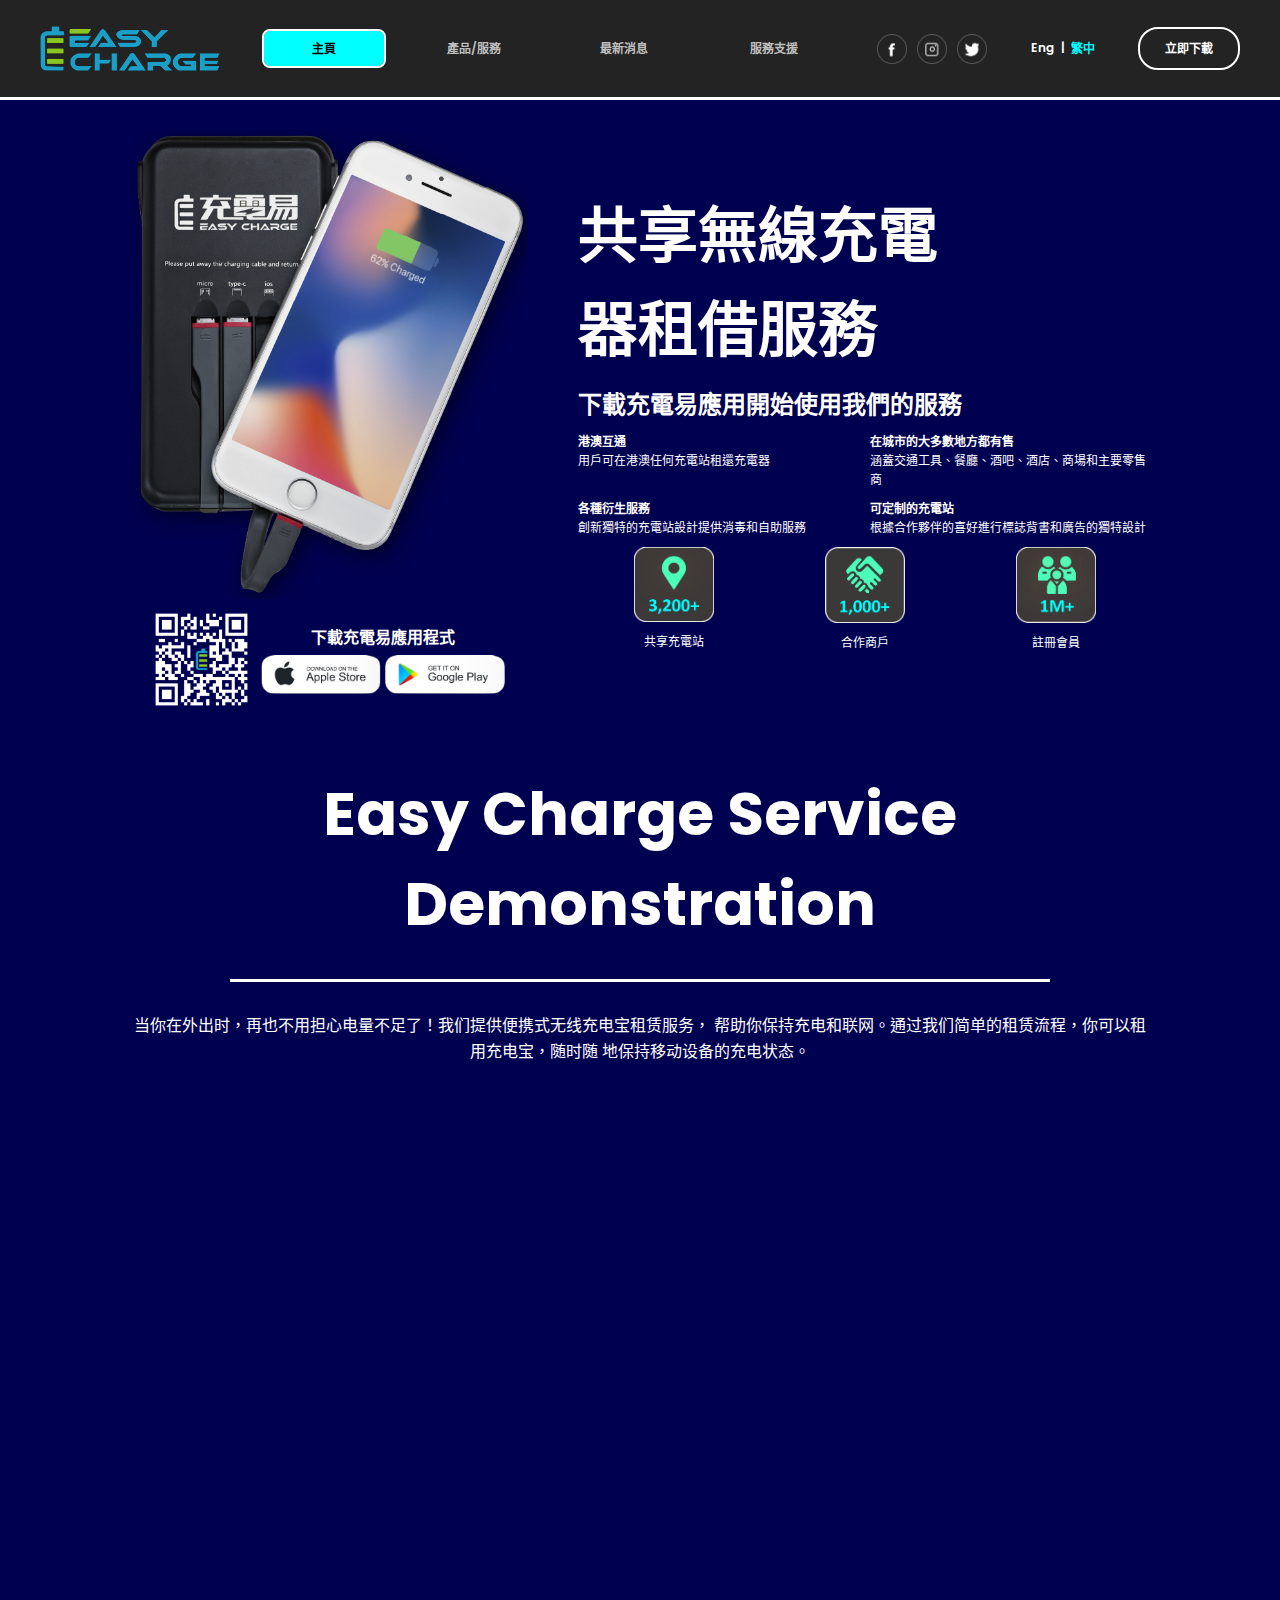
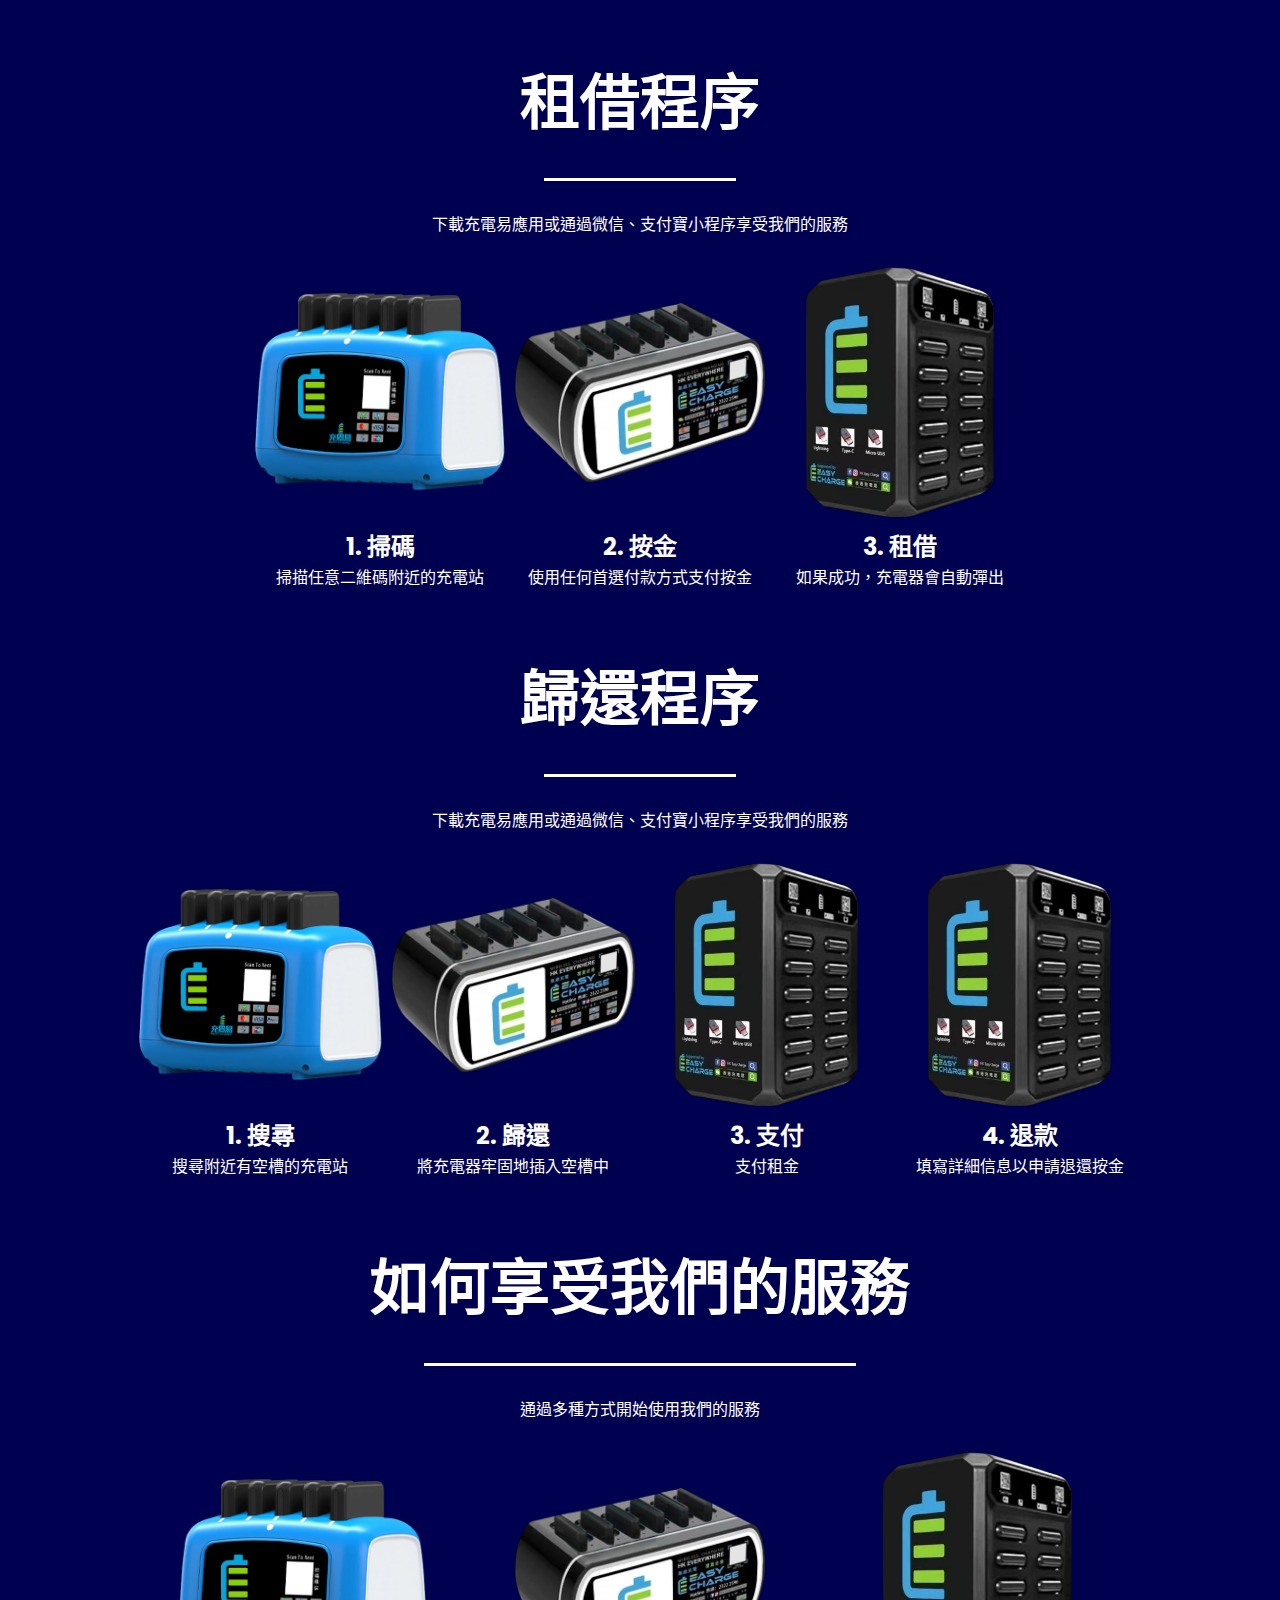
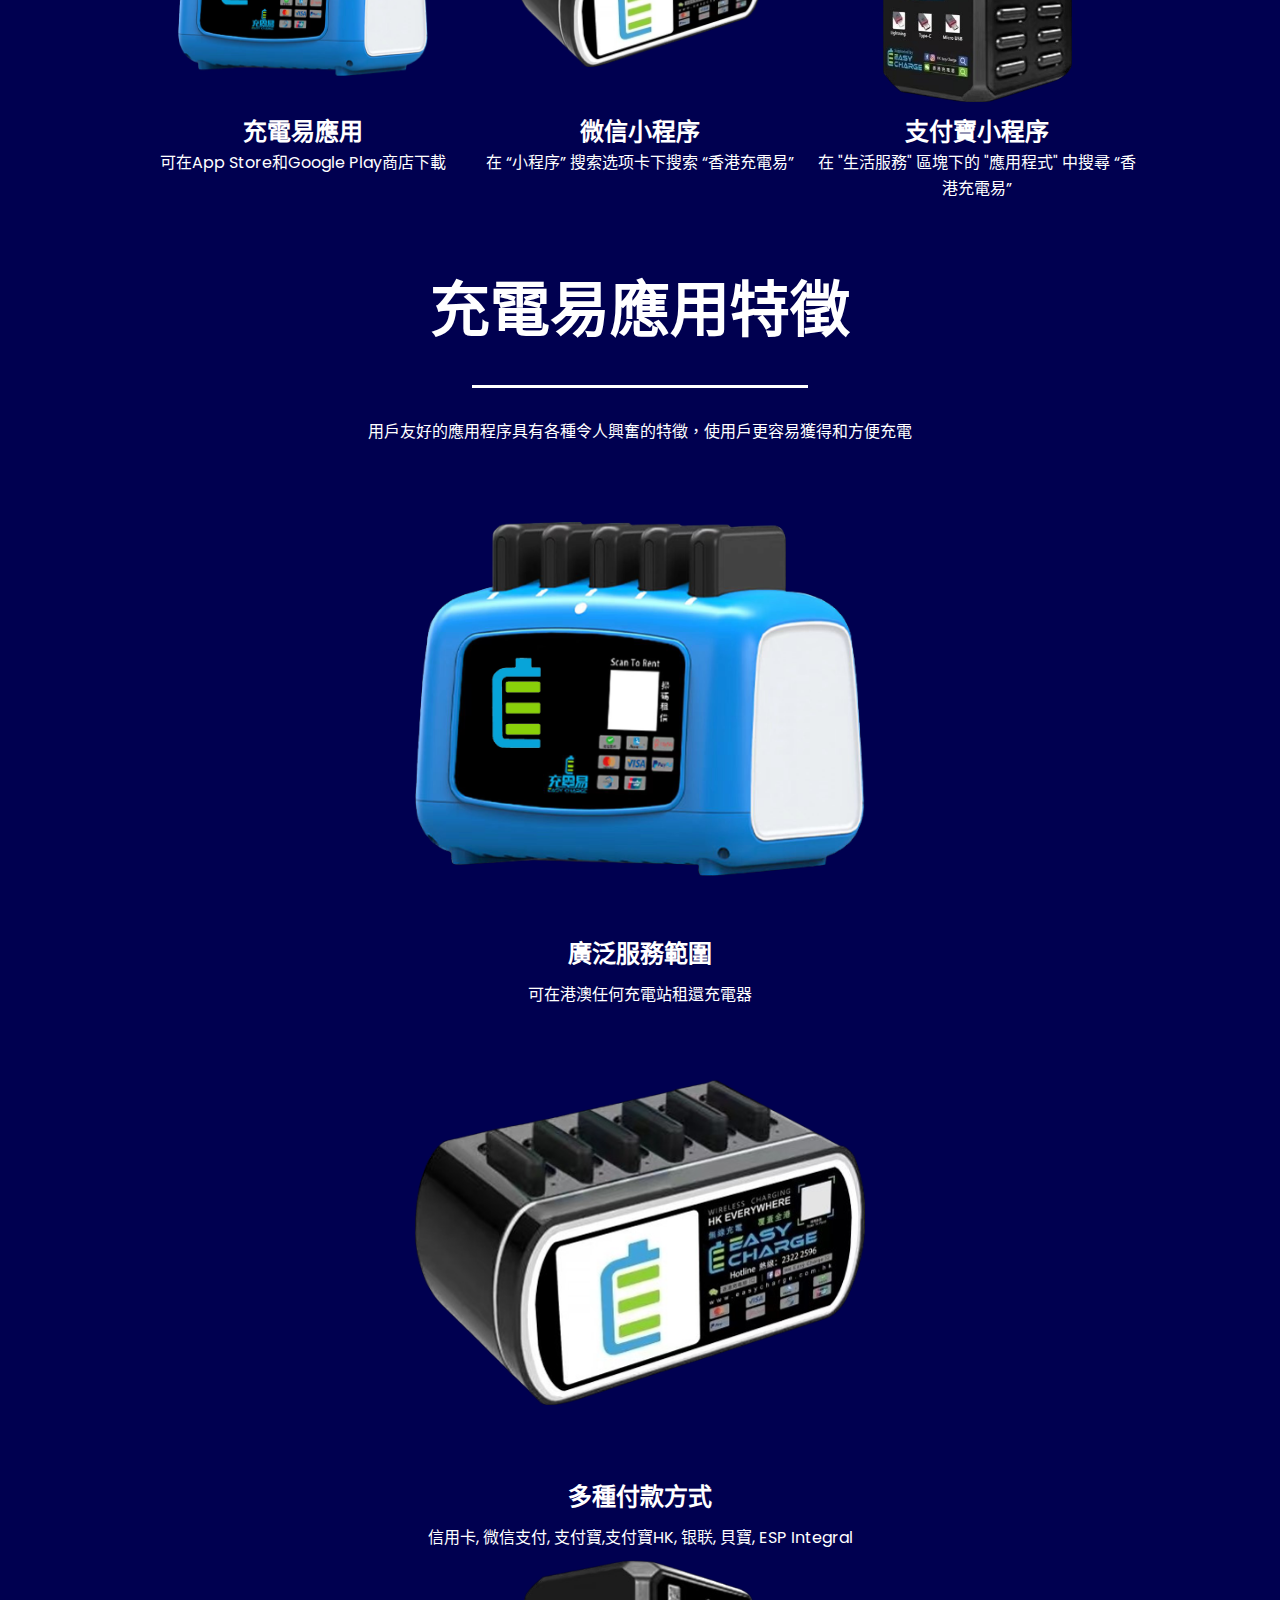
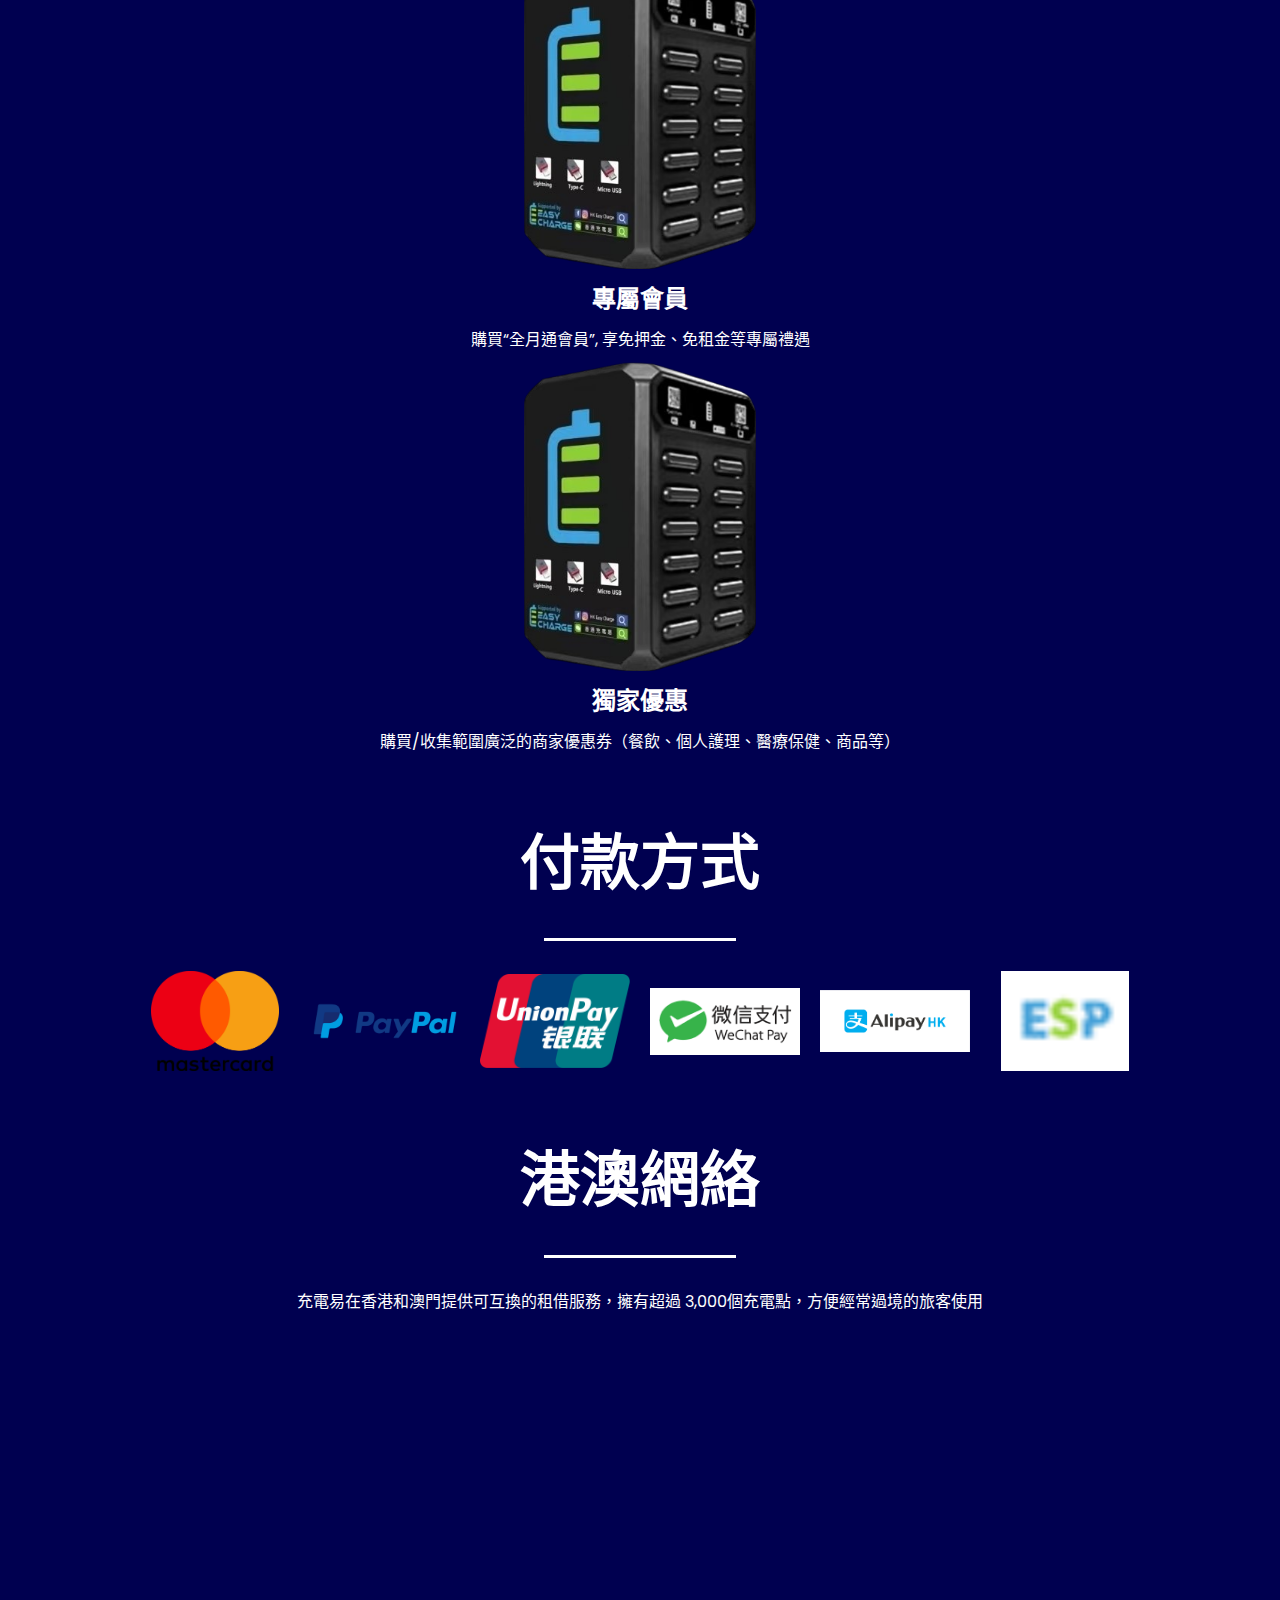
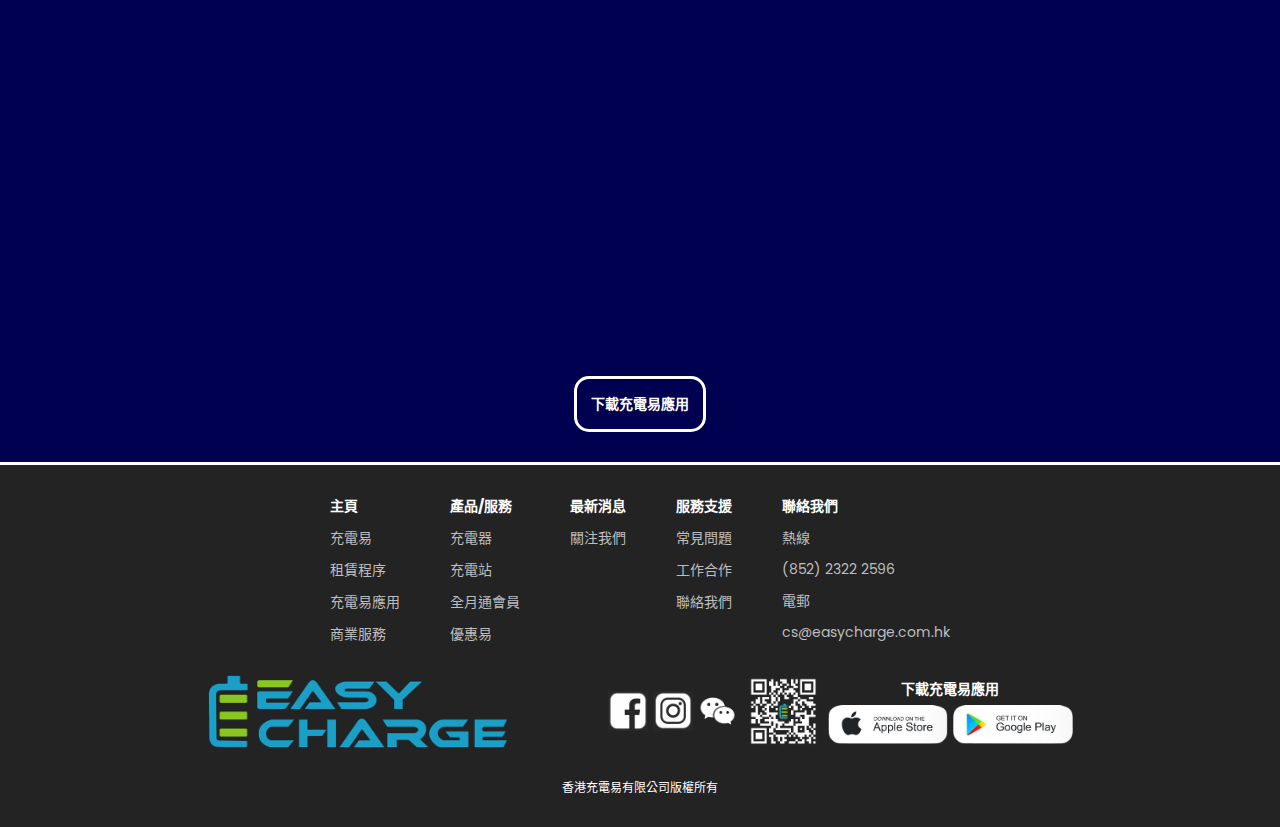
==== index_chi.html @ 0d7d027c "favicon" ====
<!DOCTYPE html>
<html lang="zh-TW">
  <head>
    <meta charset="UTF-8" />
    <meta http-equiv="X-UA-Compatible" content="IE=edge" />
    <meta name="viewport" content="with=device-width, initial-scale=1.0" />
    <meta
      name="description"
      content="Easy Charge Wireless Powerbank Rental Services"
    />
    <title>充電易</title>
    <link rel="stylesheet" href="style.css" />
    <script src="products_script.js"></script>
    <link rel="shortcut icon" href="Template/ec_favicon.png" type="image/png" />
    <link rel="icon" type="image/png" href="Template/ec_favicon.png" />
  </head>
  <body>
    <!-- dropdown menu for smaller screens -->
    <nav id="dropdown">
      <div class="icon">
        <svg
          onclick="closeMenu()"
          id="close-icon"
          version="1.1"
          id="Capa_1"
          xmlns="http://www.w3.org/2000/svg"
          xmlns:xlink="http://www.w3.org/1999/xlink"
          width="30px"
          height="30px"
          viewBox="0 0 41.756 41.756"
          xml:space="preserve"
        >
          <g>
            <path
              d="M27.948,20.878L40.291,8.536c1.953-1.953,1.953-5.119,0-7.071c-1.951-1.952-5.119-1.952-7.07,0L20.878,13.809L8.535,1.465
            c-1.951-1.952-5.119-1.952-7.07,0c-1.953,1.953-1.953,5.119,0,7.071l12.342,12.342L1.465,33.22c-1.953,1.953-1.953,5.119,0,7.071
            C2.44,41.268,3.721,41.755,5,41.755c1.278,0,2.56-0.487,3.535-1.464l12.343-12.342l12.343,12.343
            c0.976,0.977,2.256,1.464,3.535,1.464s2.56-0.487,3.535-1.464c1.953-1.953,1.953-5.119,0-7.071L27.948,20.878z"
            />
          </g>
        </svg>
      </div>
      <ul>
        <li>
          <a href="index_chi.html#easy-charge-intro" class="main-nav">主頁</a>
          <a href="index_chi.html#easy-charge-intro" class="sub-nav">充電易</a>
          <a href="index_chi.html#rental-procedure" class="sub-nav">租賃程序</a>
          <a href="index_chi.html#ec-app" class="sub-nav">充電易應用</a>
          <a href="index_chi.html#network" class="sub-nav">商業服務</a>
          <hr class="dropdown-hr" />
        </li>
        <li>
          <a href="products_chi.html" class="main-nav">產品/服務</a>
          <a href="products_chi.html#powerbank" class="sub-nav">充電器</a>
          <a href="products_chi.html#original-station" class="sub-nav"
            >充電站</a
          >
          <a href="products_chi.html#monthly-pass" class="sub-nav"
            >全月通會員</a
          >
          <a href="products_chi.html#coupon-mart" class="sub-nav">優惠易</a>
          <hr class="dropdown-hr" />
        </li>
        <li>
          <a href="#" class="main-nav">最新消息</a>
          <hr class="dropdown-hr" />
        </li>
        <li>
          <a href="support_chi.html" class="main-nav">服務支援</a>
          <a href="support_chi.html#FAQ" class="sub-nav">常見問題</a>
          <a href="support_chi.html#collab" class="sub-nav">工作合作</a>
          <a href="support_chi.html#contact-us" class="sub-nav">聯絡我們</a>
          <hr class="dropdown-hr" />
        </li>
        <div class="socials">
          <a href="https://www.facebook.com/hkeasycharge" target="_blank"
            ><img src="Template/fb.png" alt="facebook button"
          /></a>
          <a
            href="https://www.instagram.com/easychargehk/?igshid=15b4ti6djpac3"
            target="_blank"
            ><img src="Template/ig.png" alt="instagram button"
          /></a>
          <a
            href="https://mp.weixin.qq.com/s?__biz=MzAwMzU3MDgyNQ==&mid=2247483669&idx=1&sn=7129a5a74029e4813b4c656bc97fac60&chksm=9b386cf3ac4fe5e590f3d22612a6f398c584ab16b48dc3f52558ee580d5460c9fee43a9cfe07&scene=0&xt"
            target="_blank"
            ><img src="Template/tw.png" alt="wechat button"
          /></a>
        </div>
        <div class="lang">
          <a href="index.html" class="not-lang">Eng</a>
          <a href="index_chi.html" class="active-lang">繁中</a>
        </div>
      </ul>
    </nav>
    <!-- HEADER -->
    <header>
      <div class="cont-1">
        <a href="index_chi.html"
          ><img src="Template/EC_logo.png" class="ec-logo"
        /></a>
      </div>
      <div class="cont-2">
        <nav class="nav-bar">
          <ul>
            <li class="active-bar">
              <a href="index_chi.html#easy-charge-intro" class="active">主頁</a>
              <div class="sub-home">
                <ul>
                  <li>
                    <a href="index_chi.html#easy-charge-intro">充電易</a>
                  </li>
                  <li>
                    <a href="index_chi.html#rental-procedure">租賃程序</a>
                  </li>
                  <li><a href="index_chi.html#ec-app">充電易應用</a></li>
                  <li><a href="index_chi.html#network">商業服務</a></li>
                </ul>
              </div>
            </li>
            <li>
              <a href="products_chi.html" class="link">產品/服務</a>
              <div class="sub-product">
                <ul>
                  <li><a href="products_chi.html#powerbank">充電器</a></li>
                  <li>
                    <a href="products_chi.html#original-station">充電站</a>
                  </li>
                  <li>
                    <a href="products_chi.html#monthly-pass">全月通會員</a>
                  </li>
                  <li><a href="products_chi.html#coupon-mart">優惠易</a></li>
                </ul>
              </div>
            </li>
            <a
              href="https://www.facebook.com/hkeasycharge?mibextid=ZbWKwL"
              target="_blank"
              class="link"
              >最新消息
            </a>
            <li>
              <a href="support_chi.html" class="link">服務支援</a>
              <div class="sub-support">
                <ul>
                  <li><a href="support_chi.html#FAQ">常見問題</a></li>
                  <li><a href="support_chi.html#collab">工作合作</a></li>
                  <li><a href="support_chi.html#contact-us">聯絡我們</a></li>
                </ul>
              </div>
            </li>
          </ul>
        </nav>
      </div>
      <div class="cont-3">
        <nav class="socials">
          <a href="https://www.facebook.com/hkeasycharge" target="_blank"
            ><img src="Template/fb.png" alt="facebook button"
          /></a>
          <a
            href="https://www.instagram.com/easychargehk/?igshid=15b4ti6djpac3"
            target="_blank"
            ><img src="Template/ig.png" alt="instagram button"
          /></a>
          <a
            href="https://mp.weixin.qq.com/s?__biz=MzAwMzU3MDgyNQ==&mid=2247483669&idx=1&sn=7129a5a74029e4813b4c656bc97fac60&chksm=9b386cf3ac4fe5e590f3d22612a6f398c584ab16b48dc3f52558ee580d5460c9fee43a9cfe07&scene=0&xt"
            target="_blank"
            ><img src="Template/tw.png" alt="wechat button"
          /></a>
        </nav>
      </div>
      <div class="cont-4">
        <div class="lang">
          <div class="eng-lang">
            <a href="index.html" class="not-lang">Eng</a>
          </div>
          <div class="space">|</div>
          <div class="chi-lang">
            <a href="index_chi.html" class="active-lang">繁中</a>
          </div>
        </div>
      </div>
      <div class="cont-5">
        <a
          href="https://apps.apple.com/hk/app/easycharge-%E5%85%85%E9%9B%BB%E6%98%93/id1514762527?l=en"
          class="download"
          ><button type="button" class="button-1">立即下載</button></a
        >
      </div>
      <div id="menu-button" class="cont-6" onclick="displayMenu()">
        <img src="Template/menu.png" />
      </div>
    </header>
    <!-- section 1: Main Page -->
    <main id="hero">
      <div class="left-main">
        <img src="Template/Easy_Charge.png" />
        <div class="app-install">
          <img class="qr-code" src="Template/easy-qr-code.png" />
          <div class="store-logo">
            <div>下載充電易應用程式</div>
            <div class="download-store">
              <a
                href="https://apps.apple.com/hk/app/easycharge-%E5%85%85%E9%9B%BB%E6%98%93/id1514762527?l=en"
                ><img src="Template/applestore.png" class="a"
              /></a>
              <a
                href="https://apps.apple.com/hk/app/easycharge-%E5%85%85%E9%9B%BB%E6%98%93/id1514762527?l=en"
                ><img src="Template/googleplay.png"
              /></a>
            </div>
          </div>
        </div>
      </div>
      <div class="right-main">
        <div class="title">共享無線充電器租借服務</div>
        <div class="subtitle">下載充電易應用開始使用我們的服務</div>
        <div class="intro">
          <div>
            <p class="bold-text">港澳互通</p>
            <p class="sub-text">用戶可在港澳任何充電站租還充電器</p>
          </div>
          <div>
            <p class="bold-text">在城市的大多數地方都有售</p>
            <p class="sub-text">
              涵蓋交通工具、餐廳、酒吧、酒店、商場和主要零售商
            </p>
          </div>
        </div>
        <div class="intro">
          <div>
            <p class="bold-text">各種衍生服務</p>
            <p class="sub-text">創新獨特的充電站設計提供消毒和自助服務</p>
          </div>
          <div>
            <p class="bold-text">可定制的充電站</p>
            <p class="sub-text">
              根據合作夥伴的喜好進行標誌背書和廣告的獨特設計
            </p>
          </div>
        </div>
        <div class="stats">
          <div>
            <img src="Template/charging_station.png" />
            <p>共享充電站</p>
          </div>
          <div>
            <img src="Template/partners.png" />
            <p>合作商戶</p>
          </div>
          <div>
            <img src="Template/registered_members.png" />
            <p>註冊會員</p>
          </div>
        </div>
      </div>
    </main>
    <!-- rental demonstration videos on youtube -->
    <section id="demo">
      <div class="title">
        <h1>Easy Charge Service Demonstration</h1>
        <hr />
      </div>
      <p class="subtitle">
        当你在外出时，再也不用担心电量不足了！我们提供便携式无线充电宝租赁服务，
        帮助你保持充电和联网。通过我们简单的租赁流程，你可以租用充电宝，随时随
        地保持移动设备的充电状态。
      </p>
      <div class="video">
        <iframe
          width="800"
          src="https://www.youtube.com/embed/PIfRPHx09yU"
          title="YouTube video player"
          frameborder="0"
          allow="accelerometer; autoplay; clipboard-write; encrypted-media; gyroscope; picture-in-picture; web-share"
          allowfullscreen
        ></iframe>
      </div>
    </section>
    <!-- section 2: Rental Procedure -->
    <section id="rental-procedure">
      <div class="title">
        <h1>租借程序</h1>
        <hr />
      </div>
      <p class="subtitle">
        下載充電易應用或通過微信、支付寶小程序享受我們的服務
      </p>
      <div class="rental">
        <div class="scan">
          <img src="Template/5-Slot-removebg-preview.png" />
          <div class="rental-title">1. 掃碼</div>
          <div class="rental-subtitle">掃描任意二維碼附近的充電站</div>
        </div>
        <div class="deposit">
          <img src="Template/6-Slot-removebg-preview.png" />
          <div class="rental-title">2. 按金</div>
          <div class="rental-subtitle">使用任何首選付款方式支付按金</div>
        </div>
        <div class="rent">
          <img src="Template/12-Slot-removebg-preview.png" />
          <div class="rental-title">3. 租借</div>
          <div class="rental-subtitle">如果成功，充電器會自動彈出</div>
        </div>
      </div>
    </section>
    <!-- section 3: Return Procedure -->
    <section id="return-procedure">
      <div class="title">
        <h1>歸還程序</h1>
        <hr />
      </div>
      <p class="subtitle">
        下載充電易應用或通過微信、支付寶小程序享受我們的服務
      </p>
      <div class="return">
        <div class="locate">
          <img src="Template/5-Slot-removebg-preview.png" />
          <div class="return-title">1. 搜尋</div>
          <div class="return-subtitle">搜尋附近有空槽的充電站</div>
        </div>
        <div class="return-2">
          <img src="Template/6-Slot-removebg-preview.png" />
          <div class="return-title">2. 歸還</div>
          <div class="return-subtitle">將充電器牢固地插入空槽中</div>
        </div>
        <div class="pay">
          <img src="Template/12-Slot-removebg-preview.png" />
          <div class="return-title">3. 支付</div>
          <div class="return-subtitle">支付租金</div>
        </div>
        <div class="refund">
          <img src="Template/12-Slot-removebg-preview.png" />
          <div class="return-title">4. 退款</div>
          <div class="return-subtitle">填寫詳細信息以申請退還按金</div>
        </div>
      </div>
    </section>
    <!-- section 4: Easy Charge App -->
    <section id="ec-app">
      <div class="title">
        <h1>如何享受我們的服務</h1>
        <hr />
      </div>
      <p class="subtitle">通過多種方式開始使用我們的服務</p>
      <div class="apps">
        <div class="ec">
          <img src="Template/5-Slot-removebg-preview.png" />
          <div class="apps-title">充電易應用</div>
          <div class="apps-subtitle">可在App Store和Google Play商店下載</div>
        </div>
        <div class="wechat">
          <img src="Template/6-Slot-removebg-preview.png" />
          <div class="apps-title">微信小程序</div>
          <div class="apps-subtitle">
            在 “小程序” 搜索选项卡下搜索 “香港充電易”
          </div>
        </div>
        <div class="alipay">
          <img src="Template/12-Slot-removebg-preview.png" />
          <div class="apps-title">支付寶小程序</div>
          <div class="apps-subtitle">
            在 "生活服務" 區塊下的 "應用程式" 中搜尋 “香港充電易”
          </div>
        </div>
      </div>
    </section>
    <!-- section 5: Easy Charge App Features -->
    <section id="app-features">
      <div class="title">
        <h1>充電易應用特徵</h1>
        <hr />
      </div>
      <p class="subtitle">
        用戶友好的應用程序具有各種令人興奮的特徵，使用戶更容易獲得和方便充電
      </p>
      <div class="features">
        <div class="feature-1">
          <img src="Template/5-Slot-removebg-preview.png" />
          <div class="feature-title">廣泛服務範圍</div>
          <div class="feature-subtitle">可在港澳任何充電站租還充電器</div>
        </div>
        <div class="feature-2">
          <img src="Template/6-Slot-removebg-preview.png" />
          <div class="feature-title">多種付款方式</div>
          <div class="feature-subtitle">
            信用卡, 微信支付, 支付寶,支付寶HK, 银联, 貝寶, ESP Integral
          </div>
        </div>
        <div class="feature-3">
          <img src="Template/12-Slot-removebg-preview.png" />
          <div class="feature-title">專屬會員</div>
          <div class="feature-subtitle">
            購買“全月通會員”, 享免押金、免租金等專屬禮遇
          </div>
        </div>
        <div class="feature-4">
          <img src="Template/12-Slot-removebg-preview.png" />
          <div class="feature-title">獨家優惠</div>
          <div class="feature-subtitle">
            購買/收集範圍廣泛的商家優惠券（餐飲、個人護理、醫療保健、商品等）
          </div>
        </div>
      </div>
    </section>
    <!-- section 6: Payment Methods -->
    <section id="payment">
      <div class="title">
        <h1>付款方式</h1>
        <hr />
      </div>
      <div class="payment">
        <img src="Template/mastercard-logo.png" />
        <img src="Template/paypal-logo.png" />
        <img src="Template/unionpay-logo.png" />
        <img src="Template/wechatpay-logo.png" />
        <img src="Template/alipayhk-logo.png" />
        <img src="Template/esp-logo.png" />
      </div>
    </section>
    <!-- section 7: Easy Charge Network -->
    <section id="network">
      <div class="title">
        <h1>港澳網絡</h1>
        <hr />
      </div>
      <p class="subtitle">
        充電易在香港和澳門提供可互換的租借服務，擁有超過
        3,000個充電點，方便經常過境的旅客使用
      </p>
      <p class="map">
        <iframe
          src="https://www.google.com/maps/embed?pb=!1m18!1m12!1m3!1d1845.2036709086574!2d114.14838994124337!3d22.338243096796564!2m3!1f0!2f0!3f0!3m2!1i1024!2i768!4f13.1!3m3!1m2!1s0x3404075470f00171%3A0xfe91fcd1646bb681!2sChina%20United%20Plaza!5e0!3m2!1szh-TW!2shk!4v1686423881830!5m2!1szh-TW!2shk"
          width="800"
          style="border: 0"
          allowfullscreen=""
          loading="lazy"
          referrerpolicy="no-referrer-when-downgrade"
        ></iframe>
      </p>
      <a
        href="https://apps.apple.com/hk/app/easycharge-%E5%85%85%E9%9B%BB%E6%98%93/id1514762527?l=en"
        class="download-1"
        ><button class="download-app">下載充電易應用</button></a
      >
    </section>
    <!-- FOOTER -->
    <footer>
      <div class="top-foot">
        <ul>
          <li class="title">主頁</li>
          <a href="index_chi.html#hero" class="page-link"><li>充電易</li></a>
          <a href="index_chi.html#rental-procedure" class="page-link"
            ><li>租賃程序</li></a
          >
          <a href="index_chi.html#ec-app" class="page-link"
            ><li>充電易應用</li></a
          >
          <a href="index_chi.html#network" class="page-link"
            ><li>商業服務</li></a
          >
        </ul>
        <ul>
          <li class="title">產品/服務</li>
          <a href="products_chi.html#powerbank" class="page-link"
            ><li>充電器</li></a
          >
          <a href="products_chi.html#charging-station" class="page-link"
            ><li>充電站</li></a
          >
          <a href="products_chi.html#monthly-pass" class="page-link"
            ><li>全月通會員</li></a
          >
          <a href="products_chi.html#coupon-mart" class="page-link"
            ><li>優惠易</li></a
          >
        </ul>
        <ul>
          <li class="title">最新消息</li>
          <a href="https://www.facebook.com/hkeasycharge" class="page-link"
            ><li>關注我們</li></a
          >
        </ul>
        <ul>
          <li class="title">服務支援</li>
          <a href="support_chi.html#FAQ" class="page-link"><li>常見問題</li></a>
          <a href="support_chi.html#collab" class="page-link"
            ><li>工作合作</li></a
          >
          <a href="support_chi.html#contact-us" class="page-link"
            ><li>聯絡我們</li></a
          >
        </ul>
        <ul>
          <li class="title">聯絡我們</li>
          <li class="not-link">熱線</li>
          <a href="tel:23222596"><li class="page-link">(852) 2322 2596</li></a>
          <li class="not-link">電郵</li>
          <a href="mailto:cs@easycharge.com.hk" class="page-link"
            ><li>cs@easycharge.com.hk</li></a
          >
        </ul>
      </div>
      <div class="bottom-foot">
        <a><img src="Template/EC_logo.png" class="ec-logo" /></a>
        <div class="social">
          <a href="https://www.facebook.com/hkeasycharge" target="_blank"
            ><img src="Template/fb-white.png"
          /></a>
          <a
            href="https://www.instagram.com/easychargehk/?igshid=15b4ti6djpac3"
            target="_blank"
            ><img src="Template/insta-white.png"
          /></a>
          <a
            href="https://mp.weixin.qq.com/s?__biz=MzAwMzU3MDgyNQ==&mid=2247483669&idx=1&sn=7129a5a74029e4813b4c656bc97fac60&chksm=9b386cf3ac4fe5e590f3d22612a6f398c584ab16b48dc3f52558ee580d5460c9fee43a9cfe07&scene=0&xt"
            target="_blank"
            ><img src="Template/wechat-white.png"
          /></a>
        </div>
        <a><img src="Template/easy-qr-code-footer.png" class="qr-code" /></a>
        <div class="foot-app">
          <div class="download-app">下載充電易應用</div>
          <div class="foot-store">
            <a
              href="https://apps.apple.com/hk/app/easycharge-%E5%85%85%E9%9B%BB%E6%98%93/id1514762527?l=en"
              ><img src="Template/applestore.png"
            /></a>
            <a
              href="https://apps.apple.com/hk/app/easycharge-%E5%85%85%E9%9B%BB%E6%98%93/id1514762527?l=en"
              ><img src="Template/googleplay.png"
            /></a>
          </div>
        </div>
      </div>
      <div class="copyright">香港充電易有限公司版權所有</div>
    </footer>
  </body>
</html>
---- style.css ----
@import url('https://fonts.googleapis.com/css2?family=Poppins:ital,wght@0,100;0,200;0,300;0,400;0,500;0,600;0,700;0,800;0,900;1,100;1,200;1,300;1,400;1,500;1,600;1,700;1,800;1,900&display=swap');

/* index */
*{
    margin: 0;
    padding: 0;
    list-style: none;
    text-decoration: none;
    box-sizing: border-box;
    font-family: 'Poppins', sans-serif;
}
body::-webkit-scrollbar, #coupon-mart .merchants::-webkit-scrollbar {
    width: 8px;
    height: 8px;
}
body::-webkit-scrollbar-track, #coupon-mart .merchants::-webkit-scrollbar-track {
    background: rgb(73, 73, 73);
}
body::-webkit-scrollbar-thumb, #coupon-mart .merchants::-webkit-scrollbar-thumb {
    background: aqua;
    border-radius: 6px;
}
body::-webkit-scrollbar-thumb:hover, #coupon-mart .merchants::-webkit-scrollbar-thumb:hover {
    background: white;
}
#dropdown::-webkit-scrollbar {
    display: none;
}
html {
    color-scheme: light dark;
}
body {
    color: white;
    background: rgb(0, 0, 80);
}
h1 {
    font-size: 60px;
    font-weight: 700;
    text-align: center;
}
header {
    max-width: 100%;
    display: flex;
    position: sticky;
    top: 0;
    justify-content: space-between;
    background-color: rgba(35, 35, 35, 1);
    border-bottom: 3px solid white;
    align-items: center;
    text-align: center;
    font-size: 12px;
    font-weight: 600;
    min-height: 100px;
    padding: 0 30px;
}
.cont-1, .cont-2, .cont-3, .cont-4, .cont-5, .cont-6 {
    padding: 0 10px;
}
.cont-1 {
    width: 200px;
}
.cont-4 {
    min-width: max-content;
}
.cont-6 {
    display: none;
}
.cont-6 img {
    display: block;
    width: 30px;
}
.ec-logo {
    max-width: clamp(145px,100%,100%);
    vertical-align: middle;
}
.nav-bar ul {
    display: flex;
    gap: 30px;
}
.nav-bar ul li, .link {
    padding: 8px;
    width: 120px;
    position: relative;
}
.active-bar {
    padding: 8px;
    width: 120px;
    outline: 2px solid white;
    border-radius: 6px;
    background: aqua;
    color: black;
}
.active {
    color: black;
}
.sub-home a, .sub-product a, .sub-support a {
    color: white;
}
.link {
    color: rgb(190, 190, 190);
}
.sub-home, .sub-product, .sub-support {
    display: none;
}
.sub-home ul li a:hover, .sub-product ul li a:hover, .sub-support ul li a:hover, .link:hover {
    color: aqua;
}
.nav-bar ul li:hover .sub-home, .nav-bar ul li:hover .sub-product, .nav-bar ul li:hover .sub-support {
    display: block;
}
.sub-home ul, .sub-product ul, .sub-support ul {
    display: flex;
    flex-direction: column;
    position: absolute;
    gap: 10px;
    left: 0;
    top: 34.4px;
    border-radius: 6px;
    outline: 2px solid white;
    box-shadow: 0 0 10px white;
    background-color: rgba(35, 35, 35, 1);
}
.sub-home ul li, .sub-product ul li, .sub-support ul li {
    width: 150px;
}
.socials {
    display: flex;
    gap: 10px;
}
.socials img {
    vertical-align: middle;
    max-width: 30px;
    aspect-ratio: 1/1;
    transition: 0.5s;
}
.socials img:hover {
    transform: translateY(-5px);
}
.lang {
    display: flex;
    gap: 6px;
}
.active-lang {
    color: aqua;
}
.not-lang {
    color: white;
}
.not-lang:hover {
    color: aqua;
}
header button {
    color: white;
    padding: 10px 25px;
    font-size: 12px;
    background: transparent;
    border: 2px solid #fff;
    border-radius: 20px;
    outline: none;
    cursor: pointer;
    font-weight: bold;
    width: auto;
    transition: 0.5s;
}
header button:hover {
    transform: translateY(-5px);
    background: aqua;
    color: black;
}
main {
    justify-content: center;
}
main, section, footer {
    padding: 30px 10%;
    display: flex;
    max-width: 100%;
    gap: 50px;
}
section, footer {
    flex-direction: column;
    gap: 30px;
    align-items: center;
}
hr {
    border: none;
    border-top: 3px solid white;
    margin: 30px auto 0;
    width: 80%;
}
footer {
    background-color: rgba(35, 35, 35, 1);
    border-top: 3px solid white;
}
footer .top-foot {
    max-width: 100%;
    display: flex;
    gap: 50px;
}
footer .top-foot ul {
    display: flex;
    flex-direction: column;
    gap: 10px;
}
footer .top-foot .page-link, footer .top-foot .not-link, footer .top-foot .title {
    font-size: 14px;
}
footer .top-foot .title {
    font-weight: 700;
}
footer .top-foot .page-link, footer .top-foot .not-link {
    color: rgb(190, 190, 190);
}
footer .top-foot .page-link:hover {
    color: aqua;
}
footer .bottom-foot {
    gap: 10px;
}
footer .bottom-foot, footer .bottom-foot .social {
    display: flex;
    align-items: center;
}
footer .bottom-foot .ec-logo {
    width: 300px;
    margin-right: 90px;
}
footer .bottom-foot .social {
    gap: 5px;
}
footer .bottom-foot .social img {
    width: 40px;
    aspect-ratio: 1/1;
    object-fit: cover;
    vertical-align: middle;
    transition: 0.5s;
}
footer .bottom-foot .social img:hover {
    transform: translateY(-5px);
}
footer .bottom-foot .qr-code {
    width: 70px;
    vertical-align: middle;
}
footer .foot-app {
    display: flex;
    flex-direction: column;
    gap: 5px;
}
footer .foot-app .download-app {
    text-align: center;
    font-size: 14px;
    font-weight: 600;
}
footer .foot-app .foot-store {
    display: flex;
    gap: 5px;
}
footer .foot-app .foot-store img {
    width: 120px;
    vertical-align: middle;
}
footer .copyright {
    font-size: 12px;
}
.left-main, .right-main {
    display: flex;
    flex-direction: column;
    gap: 10px;
    justify-content: center;
}
.left-main img {
    max-width: clamp(200px,45dvw,400px);
}
.app-install {
    display: flex;
    justify-content: center;
    gap: 10px;
}
.app-install .qr-code {
    max-width: 100px;
}
.store-logo {
    display: flex;
    flex-direction: column;
    justify-content: center;
    gap: 5px;
}
.store-logo img {
    vertical-align: middle;
    max-width: 120px;
}
.store-logo div {
    font-weight: 600;
    text-align: center;
}
.right-main .title {
    font-size: 60px;
    font-weight: 600;
    text-wrap: balance;
}
.right-main .subtitle {
    font-size: 24px;
    font-weight: 600;
}
.intro {
    display: flex;
    gap: 10px;
    font-size: 12px;
}
.intro div {
    flex-grow: 1;
    flex-basis: 0;
}
.intro .bold-text {
    font-weight: 700;
}
.stats {
    display: flex;
    justify-content: space-around;
}
.stats div {
    display: flex;
    flex-direction: column;
    align-items: center;
    gap: 10px;
}
.stats p {
    font-size: 12px;
    text-align: center;
}
.stats img {
    width: 80px;
}
#demo .subtitle, #rental-procedure .subtitle, #return-procedure .subtitle, #ec-app .subtitle, #app-features .subtitle, #network .subtitle,
#monthly-pass .subtitle, #coupon-mart .subtitle {
    text-align: center;
    font-size: 16px;
}
#demo .video {
    display: flex;
}
#demo .video iframe {
    max-width: clamp(250px,80dvw,100%);
    aspect-ratio: 1.6/1;
}
.rental, .return, .apps, .features {
    display: flex;
    text-align: center;
    gap: 10px;
}
.rental .rental-title, .return .return-title, .apps .apps-title, .features .feature-title {
    font-size: clamp(18px,2.84dvw,24px);
    font-weight: 700;
}
.rental .rental-subtitle, .return .return-subtitle, .apps .apps-subtitle, .features .feature-subtitle {
    font-size: clamp(12px,1.87dvw,16px);
}
.rental .scan, .rental .deposit, .rental .rent, .return .locate, .return .return-2, .return .pay, .return .refund,
.apps .ec, .apps .wechat, .apps .alipay, .features .feature-1, .features .feature-2, .features .feature-3, .features .feature-4 {
    display: flex;
    flex-direction: column;
    flex-grow: 1;
    flex-basis: 0;
}
.rental img, .return img, .apps img, .features img {
    aspect-ratio: 1/1;
    object-fit:contain;
    margin: 0 auto 10px;
}
.rental img, .apps img {
    max-width: clamp(200px,24dvw,250px);
}
.return img, .features img {
    max-width: clamp(150px,19dvw,250px);
}
.payment {
    display: grid;
    column-gap: 20px;
    grid-template-columns: repeat(6, minmax(0, 1fr));
    grid-auto-rows: minmax(0, auto);
    margin: auto;
}
.payment img {
    width: 150px;
    aspect-ratio: 1.5/1;
    object-fit: contain;
}
.map {
    display: flex;
    justify-content: center;
    max-width: clamp(250px,80dvw,100%);
    aspect-ratio: 1.33/1;
}
#network .download-app {
    padding: 1em;
    border-radius: 15px;
    max-width: clamp(150px,44dvw,250px);
    font-size: clamp(12px,2.15dvw,14px);
    font-weight: bold;
    background: transparent;
    color: white;
    border: 3px solid white;
    text-wrap: balance;
    transition: 0.5s;
}
#network .download-app:hover {
    background: aqua;
    color: black;
    transform: translateY(-5px);
}
#dropdown, #dropdown ul, #dropdown ul li {
    display: flex;
    flex-direction: column;
    gap: 20px;
}
#dropdown .icon {
    vertical-align: middle;
    position: absolute;
    top: 35px;
    right: 2em;
}
#dropdown ul li {
    gap: 5px;
}
#dropdown ul li .main-nav {
    font-size: 16px;
    font-weight: 800;
    color: rgb(0, 0, 80);
}
#dropdown ul li .sub-nav {
    margin-left: 15px;
    font-size: 12px;
    font-weight: 600;
    color: white;
}
#dropdown .socials {
    justify-content: center;
}
#dropdown .socials img {
    display: flex;
    justify-content: space-between;
    max-width: 30px;
}
#dropdown .lang {
    gap: 30px;
    font-size: 14px;
    font-weight: 600;
    color: white;
    justify-content: center;
}
#dropdown hr {
    max-width: 90%;
    margin: 15px auto 0;
    border: 2px solid white;
    display: none;
}
#dropdown {
    position: fixed;
    top: 0;
    right: 0;
    z-index: 1;
    margin-left: 40dvw;
    padding: 100px 2em 2em;
    background: rgb(125, 125, 125);
    height: 100dvh;
    display: none;
    overflow: hidden;
    overflow-y: scroll;
}
#dropdown .icon {
    cursor: pointer;
}
#close-icon {
    fill: red;
    vertical-align: middle;
}
@media (max-width:1307px) {
    .features {
        display: flex;
        flex-direction: column;
    }
    .features img {
        max-width: clamp(200px,61.64dvw,450px);
        aspect-ratio: 1/1;
        object-fit:contain;
        margin: 0 auto;
    }
    .features .feature-1, .features .feature-2, .features .feature-3, .features .feature-4 {
        display: flex;
        flex-direction: column;
        gap: 10px;
    }
}
@media (max-width:1250px) {
    .payment {
        grid-template-columns: repeat(3, minmax(0, 1fr));
        row-gap: 20px;
    }
    .payment img {
        width: clamp(150px,25dvw,300px);
    }
}
@media (max-width:800px) {
    .payment {
        grid-template-columns: repeat(2, minmax(0, 1fr));
        row-gap: 20px;
    }
    .payment img {
        width: clamp(150px,38dvw,300px);
    }
}
@media (max-width:500px) {
    .payment {
        grid-template-columns: repeat(1, minmax(0, 1fr));
        row-gap: 20px;
    }
    .payment img {
        width: clamp(150px,60dvw,300px);
    }
}
@media (max-width:1176px) {
    .right-main .title {
        font-size: 54px;
    }
    .right-main .subtitle {
        font-size: 20px;
    }
}
@media (max-width:1156px) {
    .cont-6 {
        display: block;
        cursor: pointer;
    }
    .cont-2, .cont-3, .cont-4, .cont-5 {
        display: none;
    }
}
@media (max-width:1121px) {
    .intro {
        display: flex;
        flex-direction: column;
    }
}
@media (max-width:1116px) {
    .right-main .title {
        font-size: 48px;
    }
    .right-main .subtitle {
        font-size: 18px;
    }
}
@media (max-width: 1078px) {
    footer .top-foot .page-link, footer .top-foot .title {
        font-size: 12px;
    }
    footer .bottom-foot .ec-logo {
        width: 250px;
        margin-right: 40px;
    }
}
@media (max-width:1054px) {
    main {
        display: flex;
        flex-direction: column-reverse;
        gap: 10px;
    }
    .left-main, .right-main {
        max-width: 600px;
        margin: auto;
        text-align: center;
        align-items: center;
    }
    .left-main img {
        max-width: clamp(200px,70dvw,400px);
    }
    .download-store {
        display: flex;
    }
    .download-store img {
        max-width: 120px;
    }
    .stats {
        gap: 20px;
    }
    .app-install .qr-code {
        max-width: clamp(50px,22dvw,100px);
    }
    .store-logo img {
        max-width: clamp(60px,26dvw,120px);
    }
    .store-logo div {
        font-size: clamp(12px,4dvw,16px);
    }
    .stats img {
        max-width: clamp(30px,20dvw,80px);
    }
    .right-main .title {
        font-size: clamp(31px,9.68dvw,48px);
    }
    .right-main .subtitle {
        font-size: clamp(16px,3.63dvw,18px);
    }
}
@media (max-width:960px) {
    footer {
        display: none;
    }
}
@media (max-width:802px) {
    #demo h1, #rental-procedure h1, #return-procedure h1, #ec-app h1, #app-features h1, #network h1, #payment h1 {
        font-size: clamp(32px,7.46dvw,60px);
    }
    #demo .subtitle, #rental-procedure .subtitle, .rental .rental-subtitle, #return-procedure .subtitle, 
    .return .return-subtitle, #ec-app .subtitle, .apps .apps-subtitle, #app-features .subtitle, .features .feature-subtitle, 
    #network .subtitle {
        font-size: clamp(12px,2dvw,16px);
    }
}
@media (max-width:787px) {
    .return {
        display: flex;
        flex-direction: column;
    }
    .return img {
        max-width: clamp(200px,61.64dvw,450px);
        aspect-ratio: 1/1;
        object-fit:contain;
        margin: 0 auto;
    }
    .return .locate, .return .return-2, .return .pay, .return .refund {
        display: flex;
        flex-direction: column;
        gap: 10px;
    }
}
@media (max-width:774px) {
    .rental, .apps {
        display: flex;
        flex-direction: column;
    }
    .rental img, .apps img {
        max-width: clamp(200px,61.64dvw,450px);
        aspect-ratio: 1/1;
        object-fit:contain;
        margin: 0 auto;
    }
    .rental .scan, .rental .deposit, .rental .rent, .apps .ec, .apps .wechat, .apps .alipay {
        display: flex;
        flex-direction: column;
        gap: 10px;
    }
}
@media (min-width:774px) and (max-width:1181px) {
    .apps .apps-title {
        display: flex;
        min-height: 74px;
        align-items: center;
        margin: auto;
    }
    .apps .apps-subtitle {
        display: flex;
        min-height: 72px;
        align-items: top;
        margin: auto;
    }
}
@media (min-width:1307px) and (max-width:1624px) {
    .features .feature-title {
        display: flex;
        min-height: 74px;
        align-items: center;
        margin: auto;
    }
}
@media (min-width:1307px) and (max-width:2030px) {
    .features .feature-subtitle {
        display: flex;
        min-height: 72px;
        align-items: top;
        margin: auto;
    }
}
@media (max-aspect-ratio:4/4) {
    .map {
        aspect-ratio: 1/1.33;
    }
}

/* products and services */
#original-station h1 {
    font-size: clamp(48px,4.8dvw,60px);
}
.big-screen-powerbank .specs {
    width: 310px;
    align-items: center;
}
.big-screen-powerbank img {
    margin: auto 0;
    width: 100%;
}
#powerbank .container {
    margin: 0 auto;
}
#powerbank .top-specs, #powerbank .bottom-specs {
    display: flex;
    gap: 20px;
}
#powerbank .top-specs .specs, #powerbank .bottom-specs .specs {
    display: flex;
    flex-direction: column;
}
#powerbank .top-specs .title, #powerbank .bottom-specs .title {
    display: flex;
    font-size: 18px;
    font-weight: 600;
    text-align: center;
    min-height: 55px;
    justify-content: center;
    align-items: center;
}
#powerbank .top-specs ul, #powerbank .bottom-specs ul {
    font-size: 14px;
    height: 125px;
}
#powerbank .top-specs ul li, #powerbank .bottom-specs ul li, .charging-station .specs ul li {
    list-style: square;
    margin-left: 1.5em;
}
.small-screen-powerbank {
    display: none;
}
.powerbank-hr {
    margin: 0 auto;
    width: 60%;
}
.charging-station {
    display: flex;
    gap: 10px;
}
#original-station .charging-station img, #derived-station .charging-station img {
    display: flex;
    margin: 0 auto;
    max-width: clamp(150px,20dvw,300px);
    aspect-ratio: 1/1;
    object-fit: contain;
}
#derived-station .charging-station img {
    max-width: clamp(200px,20dvw,250px);
    aspect-ratio: 1/1.5;
}
.charging-station .specs ul li {
    font-size: clamp(12px,1dvw,16px);
}
.charging-station .title {
    font-size: clamp(16px,1.6dvw,24px);
    font-weight: 700;
    text-align: center;
}
.charging-station .slot {
    display: flex;
    flex-direction: column;
    gap: 10px;
    flex-grow: 1;
    flex-basis: 0;
}
#monthly-pass .tnc {
    font-size: 12px;
    color: white;
    text-decoration-line: underline;
    text-decoration-thickness: 1.5px;
    text-underline-offset: 0.35rem;
}
#monthly-pass .big-font {
    font-size: clamp(24px,4.6dvw,36px);
    font-weight: bold;
}
#monthly-pass .perks {
    display: flex;
    gap: 50px;
    margin: 0 auto;
}
#monthly-pass .perks .pass {
    display: flex;
    flex-direction: column;
    gap: 10px;
    text-align: center;
}
#monthly-pass .perks .title {
    width: clamp(250px,19.4dvw,280px);
    font-size: clamp(12px,0.9dvw,16px);
    font-weight: 700;
    margin: auto;
    border: 3px solid white;
    border-radius: 20px;
    padding: 0.625em;
    background: aqua;
    color: black;
    margin-bottom: 20px;
}
#monthly-pass .perks img {
    max-width: clamp(300px,24dvw,350px);
    border: 3px solid white;
    border-radius: 30px;
    aspect-ratio: 1.57/1;
    object-fit: contain;
}
#monthly-pass .perks .price {
    font-size: 16px;
}
#monthly-pass .perks .pass button {
    font-size: clamp(12px,0.96dvw,14px);
    font-weight: 600;
    margin: auto;
    padding: 0.36em;
    width: 120px;
    border: 3px solid white;
    border-radius: 10px;
    background: aquamarine;
    color: black;
    margin-top: 5px;
    transition: 0.5s;
}
#monthly-pass .perks .pass button:hover {
    transform: translateY(-5px);
}
#coupon-mart .merchants {
    background: white;
    width: clamp(250px,80dvw,1100px);
    height: 450px;
    overflow: hidden;
    overflow-y: scroll;
}
#coupon-mart .button-container {
    display: grid;
    grid-template-columns: repeat(7, minmax(0, 1fr));
    grid-auto-rows: minmax(0, auto);
    column-gap: clamp(0,1.8dvw,10px);
}
#coupon-mart .button-container button {
    width: clamp(100px,10.68dvw,125px);
    font-size: clamp(12px,1.2dvw,16px);
    padding: 0.3em;
}
#coupon-mart .collection {
    padding: 10px 10px;
    display: none;
    grid-template-columns: repeat(5, minmax(0, 1fr));
    grid-auto-rows: minmax(0, auto);
    gap: 5px;
}
#coupon-mart .collection img {
    display: block;
    margin: auto;
    width: 100%;
}
#coupon-mart .active-btn {
    background: aqua;
    border: 2px solid white;
    border-radius: 6px;
    box-shadow: 0 0 10px white;
    cursor: pointer;
    color: black;
}
#coupon-mart .not-active {
    background: transparent;
    color: white;
    border: none;
    cursor: pointer;
}
#coupon-mart .not-active:hover {
    color: aqua;
}
@media (max-width:1215px) {
    .big-screen-powerbank .specs .title {
        font-size: 16px;
    }
    .big-screen-powerbank  .specs li {
        font-size: 12px;
    }
    .big-screen-powerbank  .top-specs, .big-screen-powerbank  .bottom-specs {
        gap: 0;
    }
}
@media (min-width:940px) and (max-width:1165px) {
    #powerbank .specs {
        width: clamp(250px,26dvw,310px);
    }
}
@media (max-width:939px) {
    .big-screen-powerbank {
        display: none;
    }
    .small-screen-powerbank {
        display: flex;
    }
    .small-screen-powerbank .top-container {
        display: flex;
        align-items: center;
    }
    .top-container .border {
        border-top: 3px solid white;
        border-right: 3px solid white;
        border-bottom: 3px solid white;
        border-top-right-radius: 20px;
        border-bottom-right-radius: 20px;
    }
    .top-container .specs {
        padding: 1em 2em;
        width: clamp(300px,43.2dvw,380px);
    }
    .top-container .title {
        text-align: center;
        font-weight: 700;
        font-size: clamp(16px,2dvw,24px);
    }
    .top-container img {
        width: clamp(250px,36.4dvw,320px);
    }
    .bottom-container {
        text-align: center;
        display: flex;
        flex-direction: column;
        gap: 20px;
    }
    .bottom-container .title {
        font-size: clamp(16px,2dvw,24px);
        font-weight: 700;
    }
    .bottom-container .specs ul li, .top-container .specs ul li {
        font-size: clamp(12px,1.2dvw,16px);
    }
}
@media (max-width:700px) {
    .top-container img {
        width: clamp(250px,70dvw,350px);
    }
    .small-screen-powerbank .top-container {
        display: flex;
        flex-direction: column;
        gap: 10px;
    }
    .top-container .border {
        border: 3px solid white;
        border-radius: 20px;
    }
    .top-container .specs {
        width: clamp(250px,80dvw,400px);
    }
    .top-container .title {
        font-size: clamp(14px,4.3dvw,24px);
    }
    .bottom-container .title {
        font-size: clamp(16px,4.4dvw,24px);
    }
    .top-container .specs ul li {
        font-size: clamp(10px,2.9dvw,16px);
    }
    .bottom-container .specs ul li {
        font-size: clamp(12px,2.9dvw,16px)
    }
}
/*
@media (max-width:500px) {
    .top-container .specs {
        width: clamp();
    }
}
*/
@media (max-width:1000px) {
    #coupon-mart .button-container {
        grid-template-columns: repeat(4, minmax(0, 1fr));
        grid-auto-rows: minmax(0, auto);
        row-gap: 10px;
        column-gap: 50px;
    }
}
@media (max-width:690px) {
    #coupon-mart .button-container {
        column-gap: 30px;
    }
}
@media (max-width:615px) {
    #coupon-mart .button-container {
        column-gap: 15px;
    }
}
@media (max-width:550px) {
    #coupon-mart .button-container {
        column-gap: 0px;
    }
}
@media (max-width:774px) {
    #original-station h1, #derived-station h1, #monthly-pass h1, #coupon-mart h1, #powerbank h1, #FAQ h1, #collab h1, #contact-us h1 {
        font-size: clamp(32px,7dvw,60px);
    }
    #monthly-pass .subtitle, #coupon-mart .subtitle {
        font-size: clamp(12px,2dvw,16px);
    }
    .charging-station {
        display: flex;
        flex-direction: column;
    }
    #original-station .charging-station img {
        max-width: clamp(200px,45dvw,300px);
    }
    #derived-station .charging-station img {
        max-width: clamp(200px,32dvw,250px);
    }
    .charging-station .specs ul li {
        font-size: clamp(12px,3dvw,16px);
    }
    .charging-station .title {
        font-size: clamp(16px,4dvw,24px);
    }
}
@media (max-width:600px) {
    #coupon-mart .collection {
        grid-template-columns: repeat(3, minmax(0, 1fr));
        grid-auto-rows: minmax(0, auto);
    }
}
@media (max-width:500px) {
    #coupon-mart .button-container button {
        font-size: clamp(8px,2.4dvw,12px);
        width: clamp(60px,20dvw,100px);
    }
}
@media (max-width:1249px) {
    #monthly-pass .perks {
        display: flex;
        flex-direction: column;
    }
    #monthly-pass .perks .title {
        width: clamp(250px,24dvw,300px);
        font-size: clamp(12px,1.28dvw,16px);
    }
    #monthly-pass .perks img {
        max-width: clamp(250px,55dvw,350px);
        margin: auto;
    }
    #monthly-pass .perks .price {
        font-size: clamp(16px,1.67dvw,24px);
    }
    #monthly-pass .perks .pass button {
        font-size: clamp(14px,1.67dvw,24px);
        width: clamp(150px,16dvw,200px);
    }
}
@media (max-width:450px) {
    #monthly-pass .perks .price {
        font-size: 14px;
    }
    #monthly-pass .perks .pass button {
        font-size: 12px;
        width: 150px;
    }
}

/* support */
.faq-hr {
    border-style: dashed;
    border-width: 2px;
    width: 100%;
    margin: 0;
}
.qna {
    display: flex;
    flex-direction: column;
    width: 100%;
    gap: 10px;
    align-items: flex-start;
}
#contact-us p {
    text-align: center;
}
#contact-us div {
    display: flex;
    flex-direction: column;
    gap: 10px;
}
.input-box label, .input-box-desc label, .input-box input, .input-box-desc input, .input-box-desc textarea {
    padding: 10px 20px;
    border-radius: 5px;
}
.input-box input, .input-box-desc textarea, #collab .submit {
    border: 2px solid white;
}
.input-box label, .input-box-desc label, .input-box input, .input-box-desc input {
    display: flex;
    flex-direction: column;
    width: 350px;
    justify-content: center;
}
.input-box-desc textarea {
    resize: vertical;
    box-sizing: border-box;
    width: 730px;
    max-height: 300px;
    overflow-wrap: break-word;
    text-align: left;
    vertical-align: top;
    font-size: 16px;
}
#collab .submit {
    font-size: 14px;
    width: 100px;
    padding: 0.36em;
    border-radius: 10px;
    letter-spacing: 1px;
    background: aquamarine;
    font-weight: bold;
    cursor: pointer;
    transition: 0.5s;
    color: black;
}
#collab .submit:hover {
    transform: translateY(-5px);
}
#collab label {
    font-weight: 600;
}
#collab form {
    display: flex;
    flex-direction: column;
    gap: 30px;
    align-items: center;
}
#collab form .container {
    display: flex;
    flex-wrap: wrap;
    max-width: 800px;
    gap: 30px;
    justify-content: center;
}
.input-box input {
    font-size: 16px;
}
input[type="number"]::-webkit-outer-spin-button,
input[type="number"]::-webkit-inner-spin-button {
    -webkit-appearance: none;
    margin: 0;
}
@media (max-width:912px) {
    .input-box label, .input-box-desc label, .input-box input, #collab .form textarea {
        width: clamp(250px,80dvw,500px);
        font-size: clamp(12px,1.75dvw,16px);
    }
    #collab .submit {
        font-size: clamp(12px,2dvw,14px);
    }
}
@media (max-width:773px) {
    .qna h2 {
        font-size: clamp(16px,3.1dvw,24px);
    }
    .qna p, #contact-us p {
        font-size: clamp(12px,2dvw,16px);
    }
}
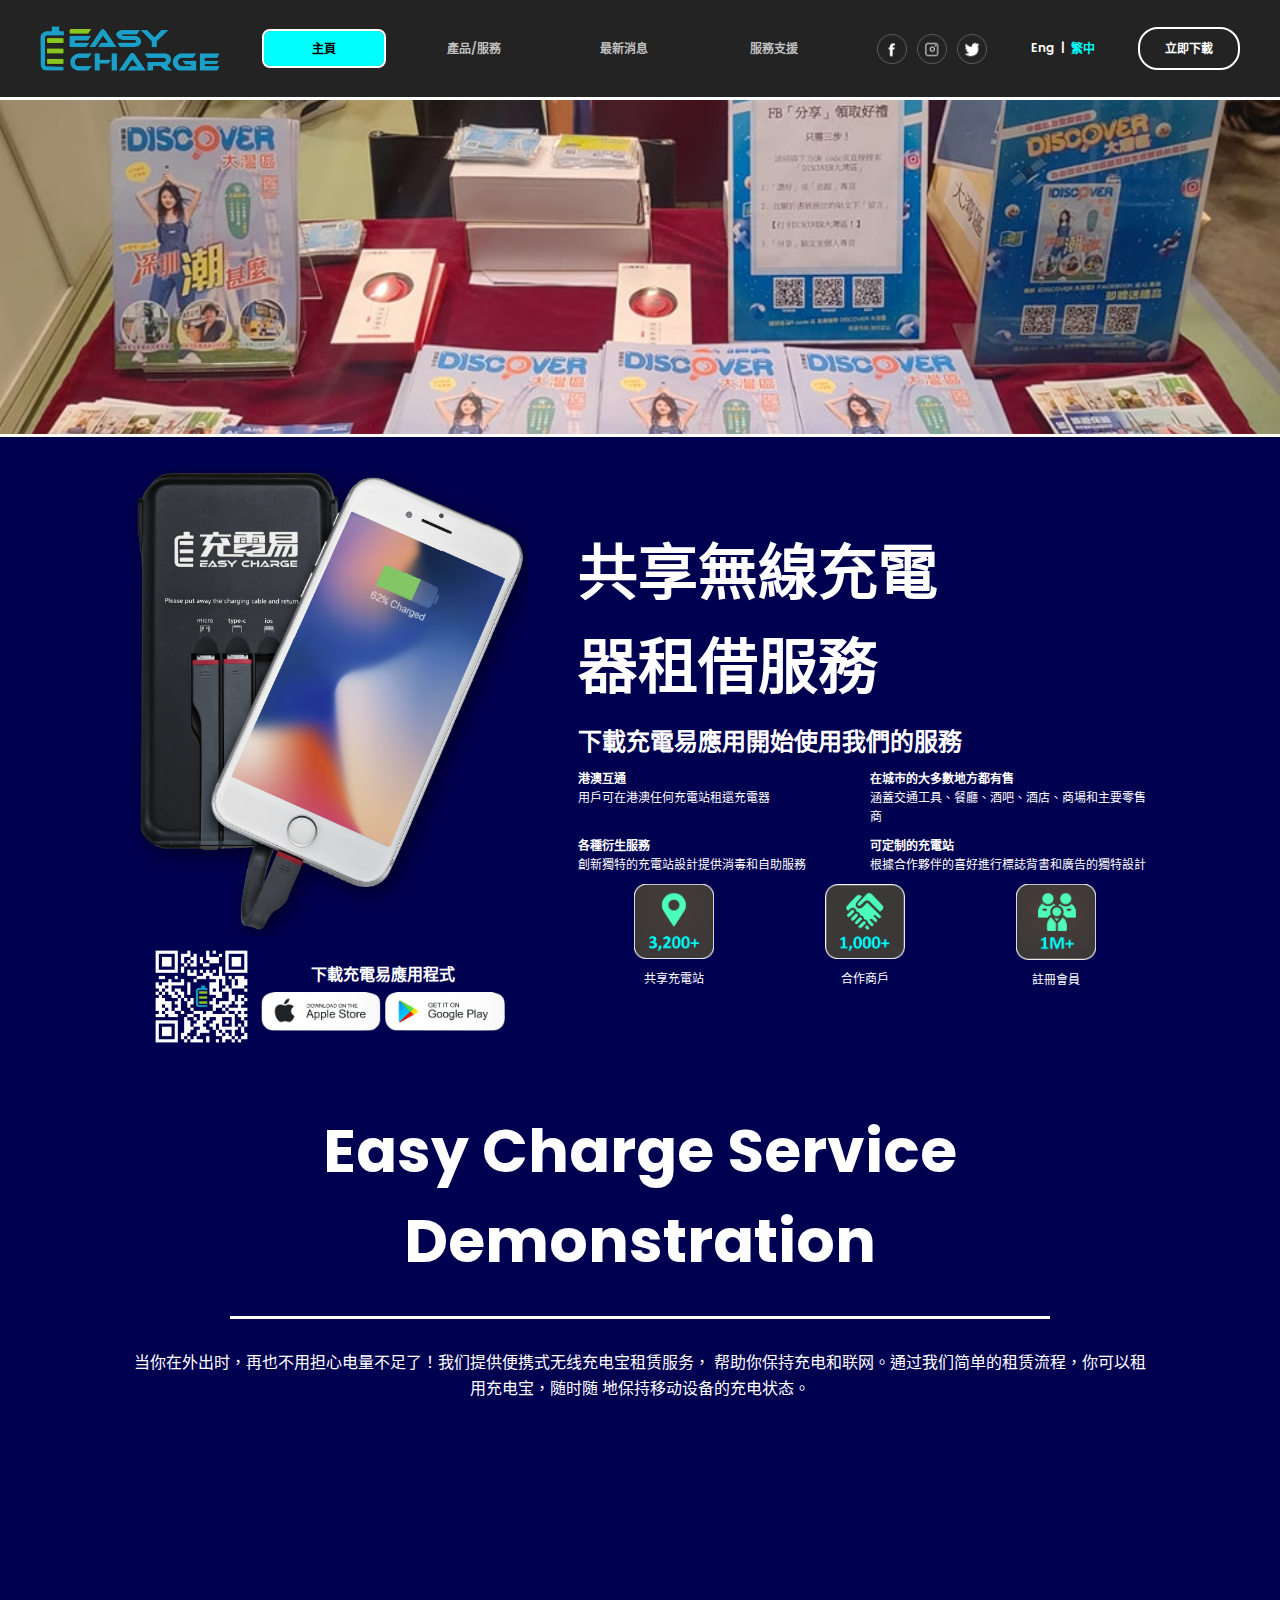
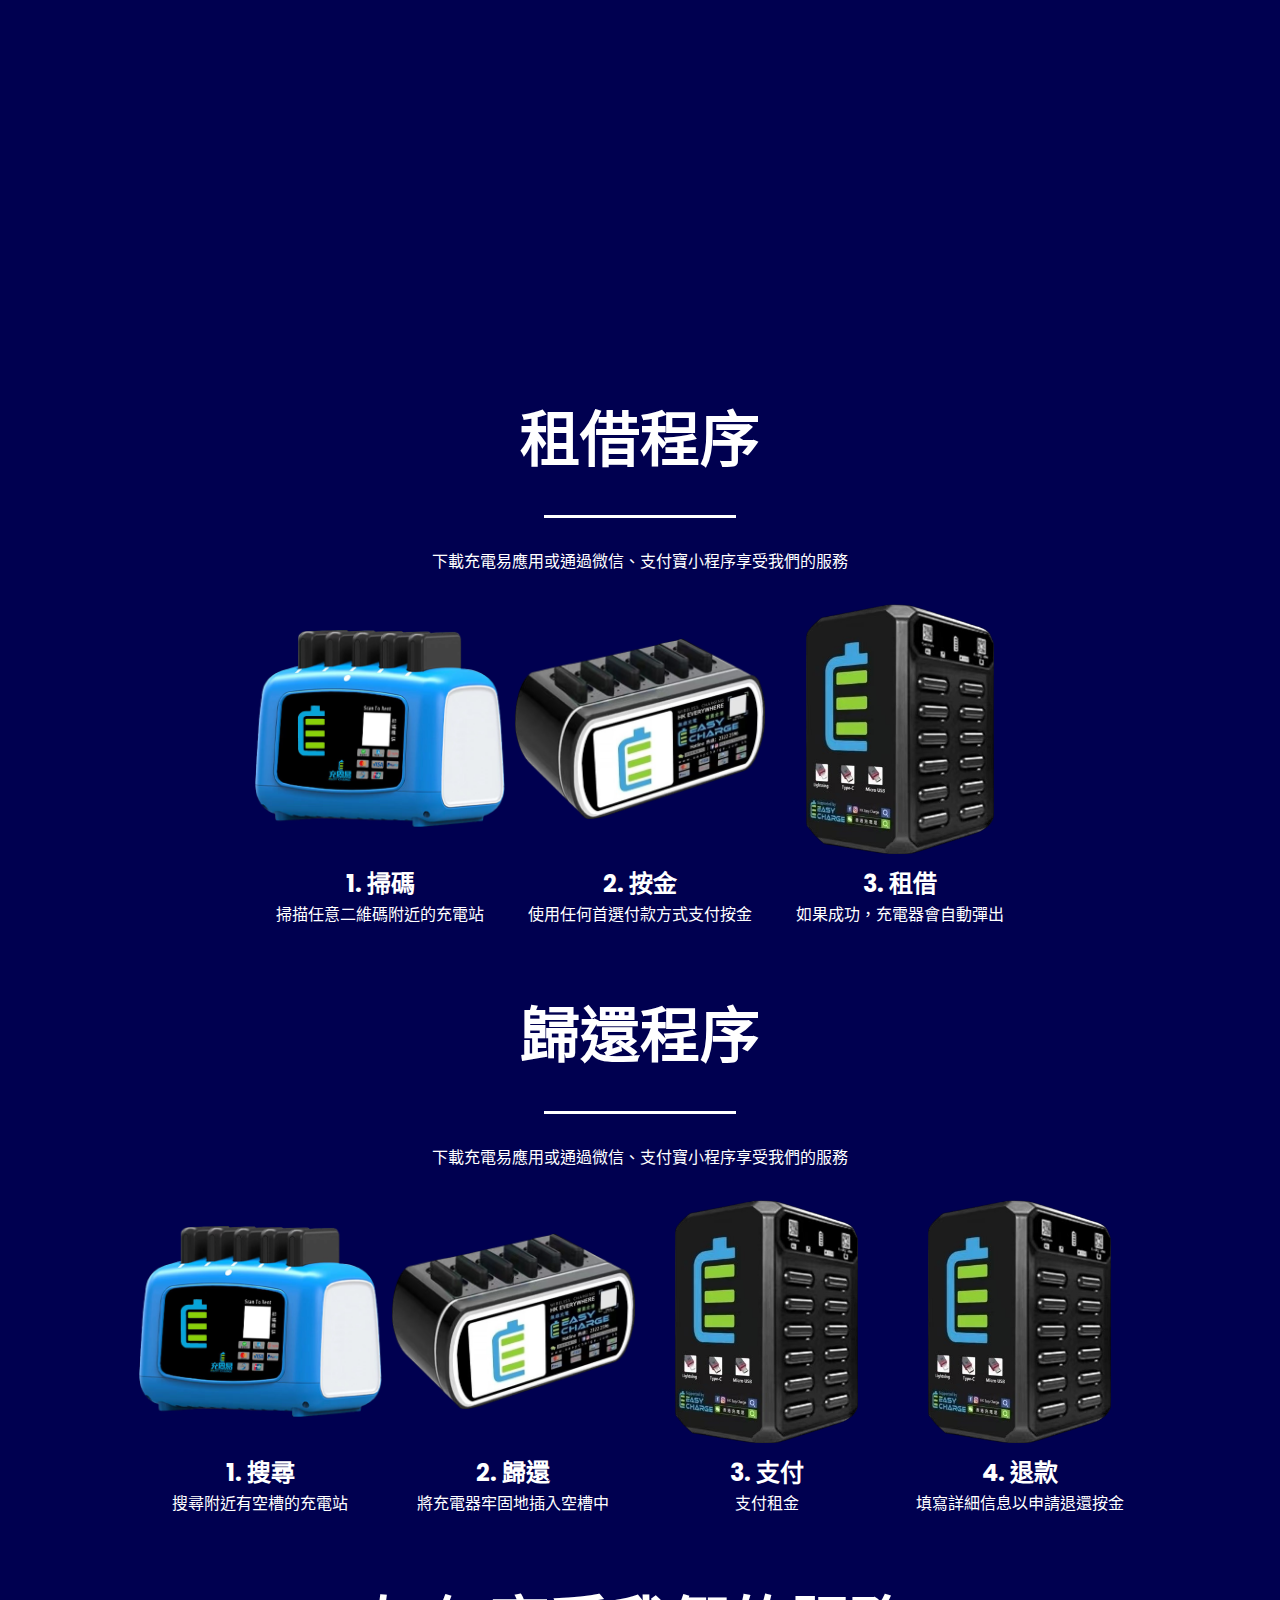
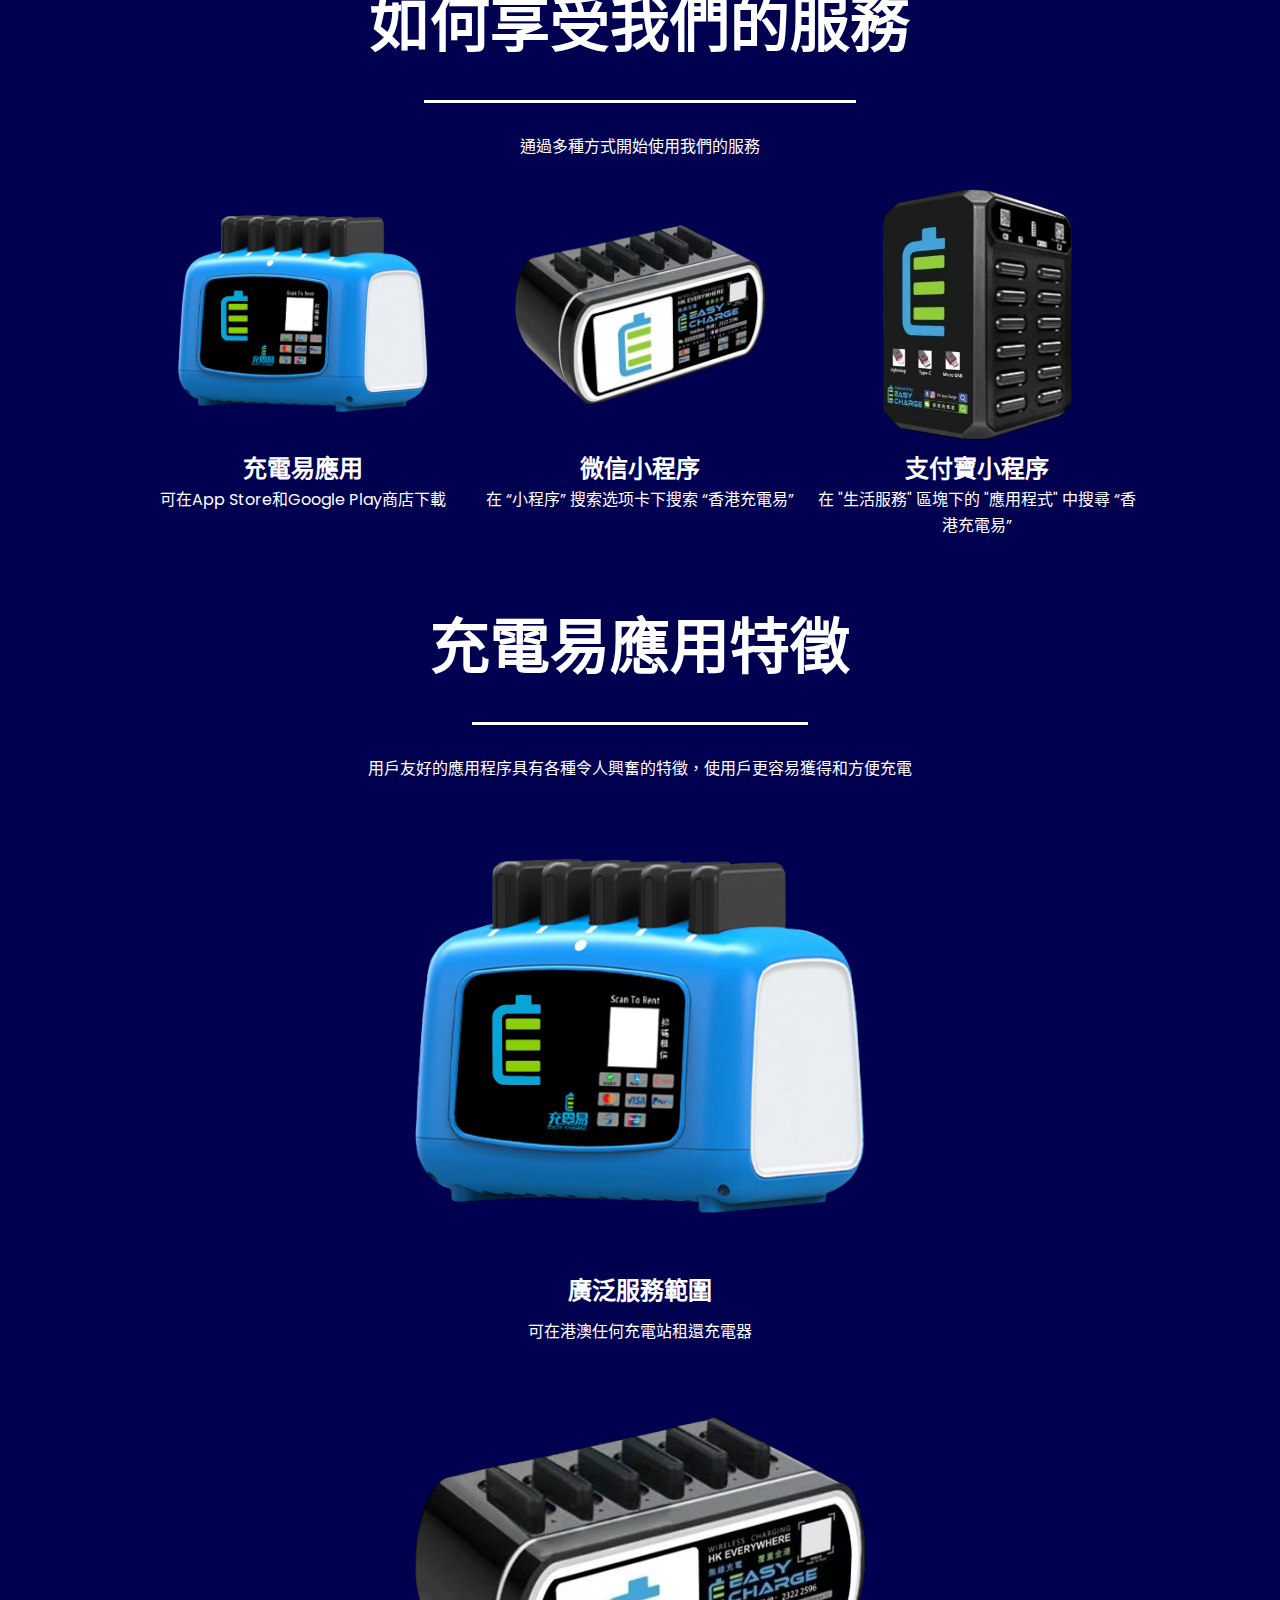
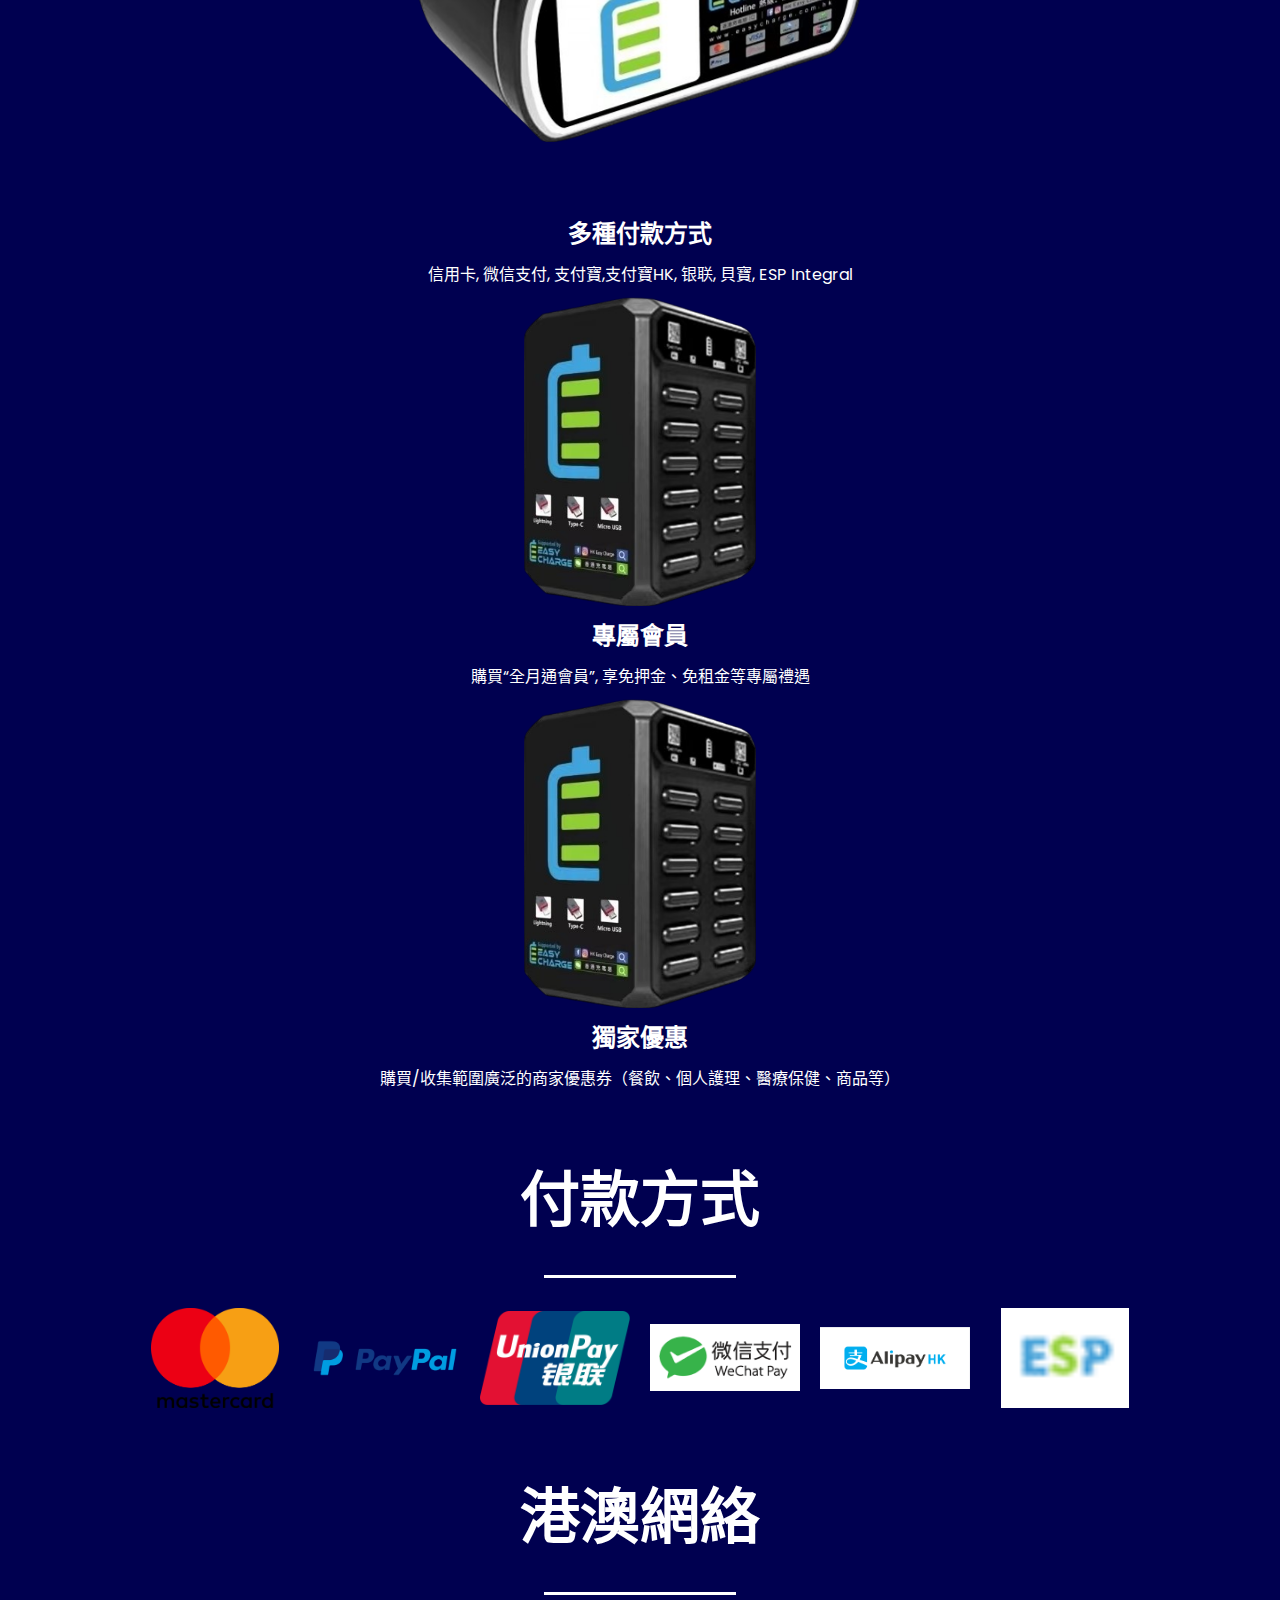
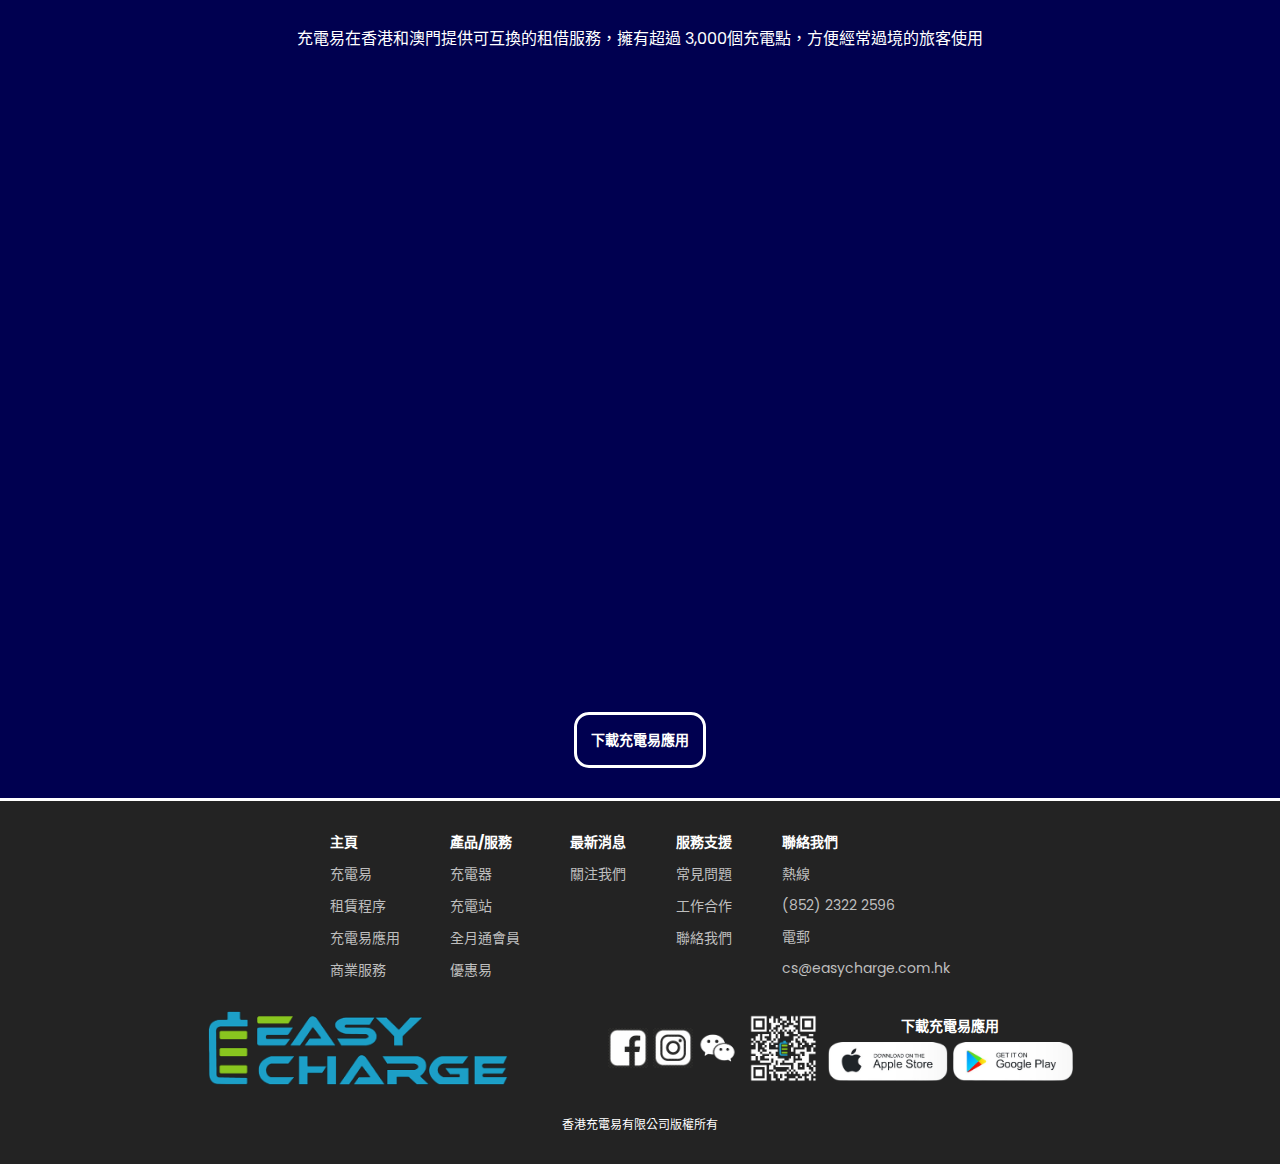
==== commit 3fbbbd80: "slideshow feature" ====
--- a/index_chi.html
+++ b/index_chi.html
@@ -15,6 +15,25 @@
     <link rel="icon" type="image/png" href="Template/ec_favicon.png" />
   </head>
   <body>
+    <div id="scroll-to-top">
+      <svg
+        fill="#000000"
+        height="36x"
+        width="36px"
+        version="1.1"
+        id="Capa_1"
+        xmlns="http://www.w3.org/2000/svg"
+        xmlns:xlink="http://www.w3.org/1999/xlink"
+        viewBox="0 0 490 490"
+        xml:space="preserve"
+      >
+        <g>
+          <polygon
+            points="0,332.668 245.004,82.631 490,332.668 413.507,407.369 245.004,235.402 76.493,407.369 		"
+          />
+        </g>
+      </svg>
+    </div>
     <!-- dropdown menu for smaller screens -->
     <nav id="dropdown">
       <div class="icon">
@@ -94,7 +113,7 @@
       </ul>
     </nav>
     <!-- HEADER -->
-    <header>
+    <header id="header">
       <div class="cont-1">
         <a href="index_chi.html"
           ><img src="Template/EC_logo.png" class="ec-logo"
@@ -192,6 +211,16 @@
       </div>
     </header>
     <!-- section 1: Main Page -->
+    <div class="slideshow">
+      <img src="Template/Slideshow/exhibition(1).jpg" alt="Image 1" />
+      <img src="Template/Slideshow/exhibition(2).jpg" alt="Image 2" />
+      <img src="Template/Slideshow/exhibition(3).jpg" alt="Image 3" />
+      <img src="Template/Slideshow/exhibition(4).jpg" alt="Image 4" />
+      <img src="Template/Slideshow/exhibition(5).jpg" alt="Image 5" />
+      <img src="Template/Slideshow/exhibition(6).jpg" alt="Image 6" />
+      <img src="Template/Slideshow/exhibition(7).jpg" alt="Image 7" />
+      <img src="Template/Slideshow/exhibition(8).jpg" alt="Image 8" />
+    </div>
     <main id="hero">
       <div class="left-main">
         <img src="Template/Easy_Charge.png" />
--- a/style.css
+++ b/style.css
@@ -1,4 +1,115 @@
 @import url('https://fonts.googleapis.com/css2?family=Poppins:ital,wght@0,100;0,200;0,300;0,400;0,500;0,600;0,700;0,800;0,900;1,100;1,200;1,300;1,400;1,500;1,600;1,700;1,800;1,900&display=swap');
+
+/* scroll to top button */
+#scroll-to-top {
+    display: none;
+    width: 55px;
+    aspect-ratio: 1/1.3;
+    background-color: aqua;
+    border-radius: 10px;
+    position: fixed;
+    bottom: 10dvh;
+    right: 0px;
+    z-index: 9999;
+    cursor: pointer;
+    align-items: center;
+    justify-content: center;
+}
+@media (min-width:768px) {
+    #scroll-to-top:hover {
+        box-shadow: 0 0 15px 0 white;
+    }
+}
+
+/* slideshow */
+.slideshow {
+    position: relative;
+    max-width: 100%;
+    aspect-ratio: 3.8/1;
+    overflow: hidden;
+    border-bottom: 3px solid white;
+}
+.slideshow img {
+    width: 100%;
+    height: 100%;
+    position: absolute;
+    left: 100%;
+    transition: left 1s ease-in-out, transform 1s ease-in-out;
+    object-fit: cover;
+}
+.from-left {
+    transform: translateX(-100%);
+}
+.from-right {
+    transform: translateX(100%); 
+}
+.slideshow img:nth-child(1) {
+    left: 0;
+}
+.slide-button {
+    position: absolute;
+    top: 50%;
+    transform: translateY(-50%);
+    background: lightgray;
+    cursor: pointer;
+    padding: 5px;
+    border: none;
+    border-radius: 50%;
+    opacity: 0.5;
+    z-index: 10;
+}
+.slide-button:hover {
+    opacity: 1;
+}
+.slide-button svg {
+    width: 50px;
+    height: 50px;
+    vertical-align: middle;
+    fill: black;
+}
+#prevButton {
+    left: 2%;
+}
+#nextButton {
+    right: 2%;
+}
+.tracker {
+    margin-top: 18px;
+    display: flex;
+    justify-content: center;
+}
+.tracker-item {
+    width: 10px;
+    height: 10px;
+    background-color: gray;
+    border: 1px solid white;
+    border-radius: 50%;
+    margin: 0 5px;
+}
+.tracker-item.active {
+    background-color: aqua;
+}
+@media (max-width:1023px) {
+    .slide-button {
+        border-radius: 0;
+        padding: 0;
+        height: 100%;
+        width: 25%;
+        opacity: 0.3;
+    }
+    .slide-button svg {
+        width: 100%;
+        height: 100%;
+    }
+    #prevButton {
+        left: 0;
+    }
+    #nextButton {
+        right: 0;
+    }.slide-button:hover {
+        opacity: 0.3;
+    }
+}
 
 /* index */
 *{
@@ -52,6 +163,7 @@
     font-weight: 600;
     min-height: 100px;
     padding: 0 30px;
+    z-index: 10;
 }
 .cont-1, .cont-2, .cont-3, .cont-4, .cont-5, .cont-6 {
     padding: 0 10px;
@@ -457,15 +569,15 @@
 #dropdown {
     position: fixed;
     top: 0;
-    right: 0;
-    z-index: 1;
+    right: -200px;
+    z-index: 999;
     margin-left: 40dvw;
     padding: 100px 2em 2em;
     background: rgb(125, 125, 125);
     height: 100dvh;
-    display: none;
     overflow: hidden;
     overflow-y: scroll;
+    transition: right 0.5s ease-in-out;
 }
 #dropdown .icon {
     cursor: pointer;
@@ -959,13 +1071,6 @@
         font-size: clamp(12px,2.9dvw,16px)
     }
 }
-/*
-@media (max-width:500px) {
-    .top-container .specs {
-        width: clamp();
-    }
-}
-*/
 @media (max-width:1000px) {
     #coupon-mart .button-container {
         grid-template-columns: repeat(4, minmax(0, 1fr));
@@ -1135,6 +1240,31 @@
 .input-box input {
     font-size: 16px;
 }
+.message {
+    width: 100%;
+    position: relative;
+    display: flex;
+    justify-content: center;
+}
+.message .warning {
+    color: red;
+    font-size: 16px;
+    font-weight: 700;
+    position: absolute;
+    animation: buttons .35s linear;
+    display: none;
+}
+@keyframes buttons {
+    0%{
+        transform: scale(0.1);
+    }
+    50%{
+        transform: scale(0.5);
+    }
+    100%{
+        transform: scale(1);
+    }
+}
 input[type="number"]::-webkit-outer-spin-button,
 input[type="number"]::-webkit-inner-spin-button {
     -webkit-appearance: none;
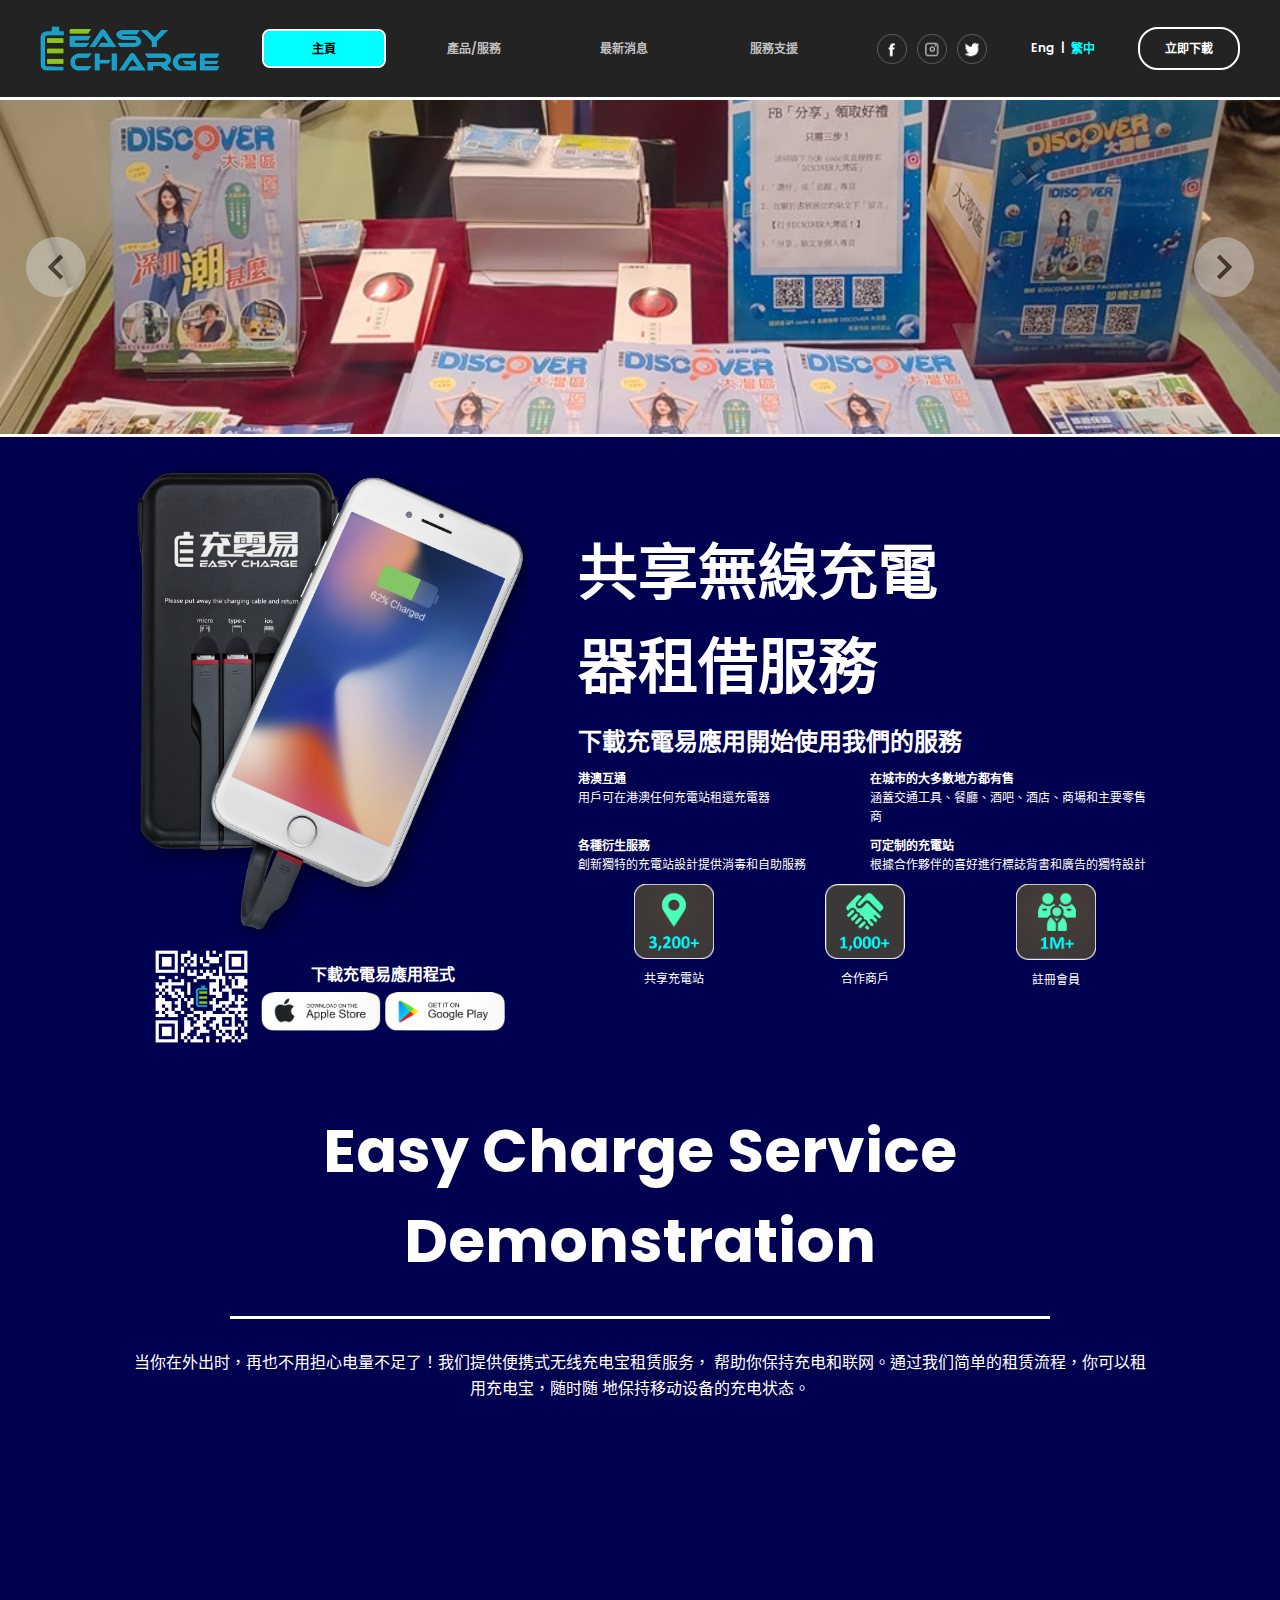
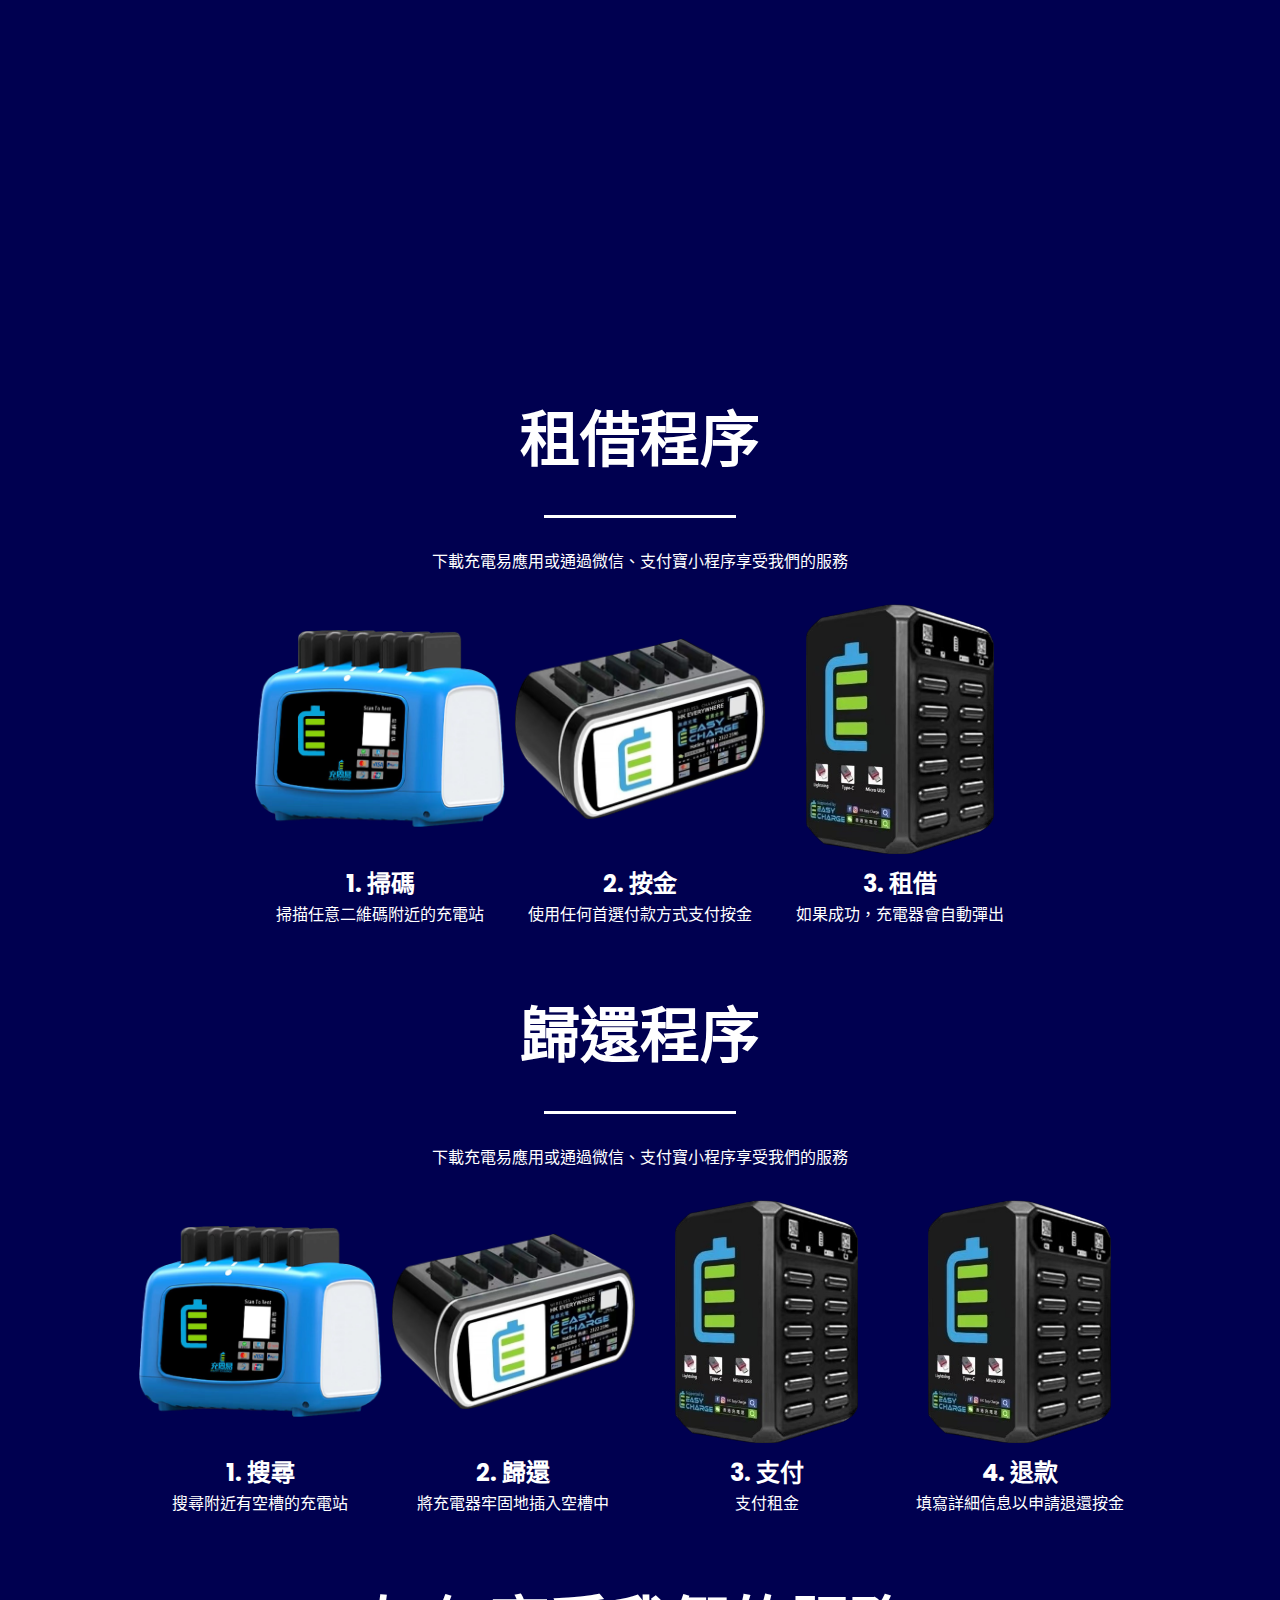
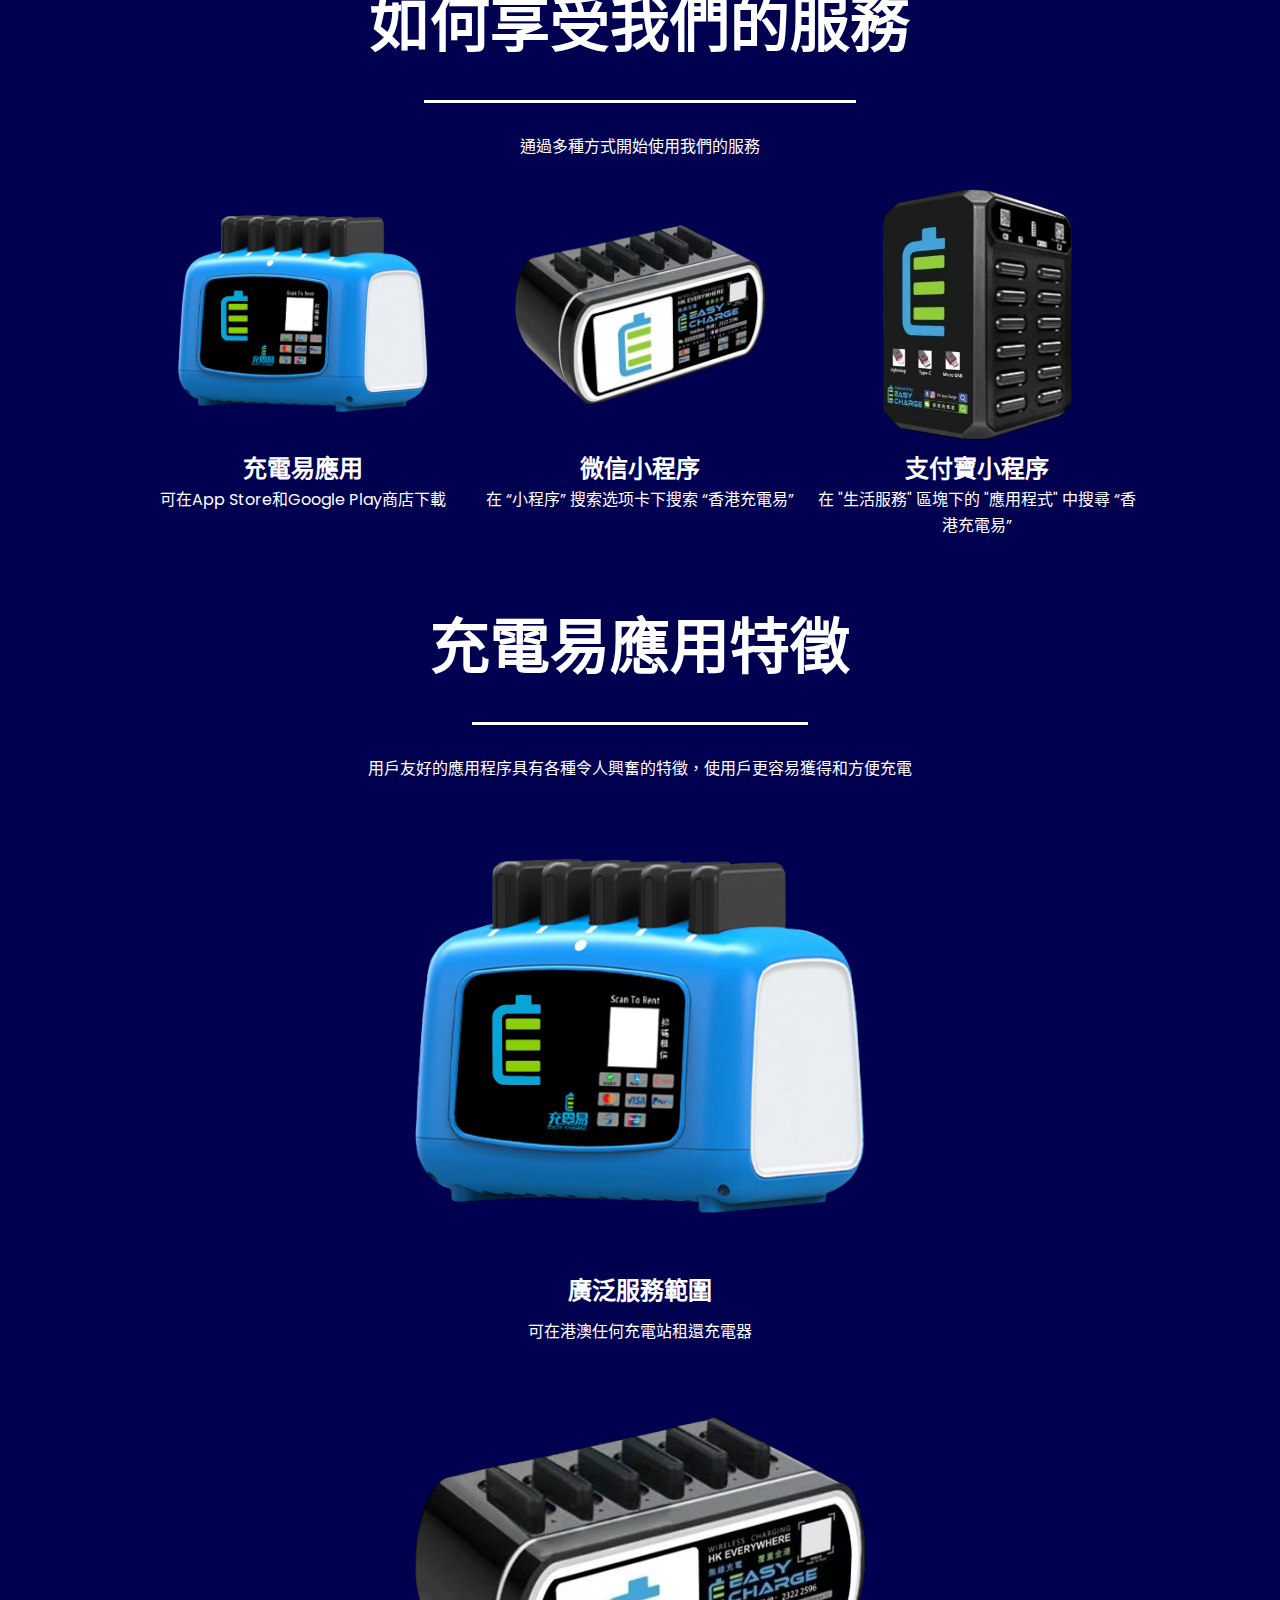
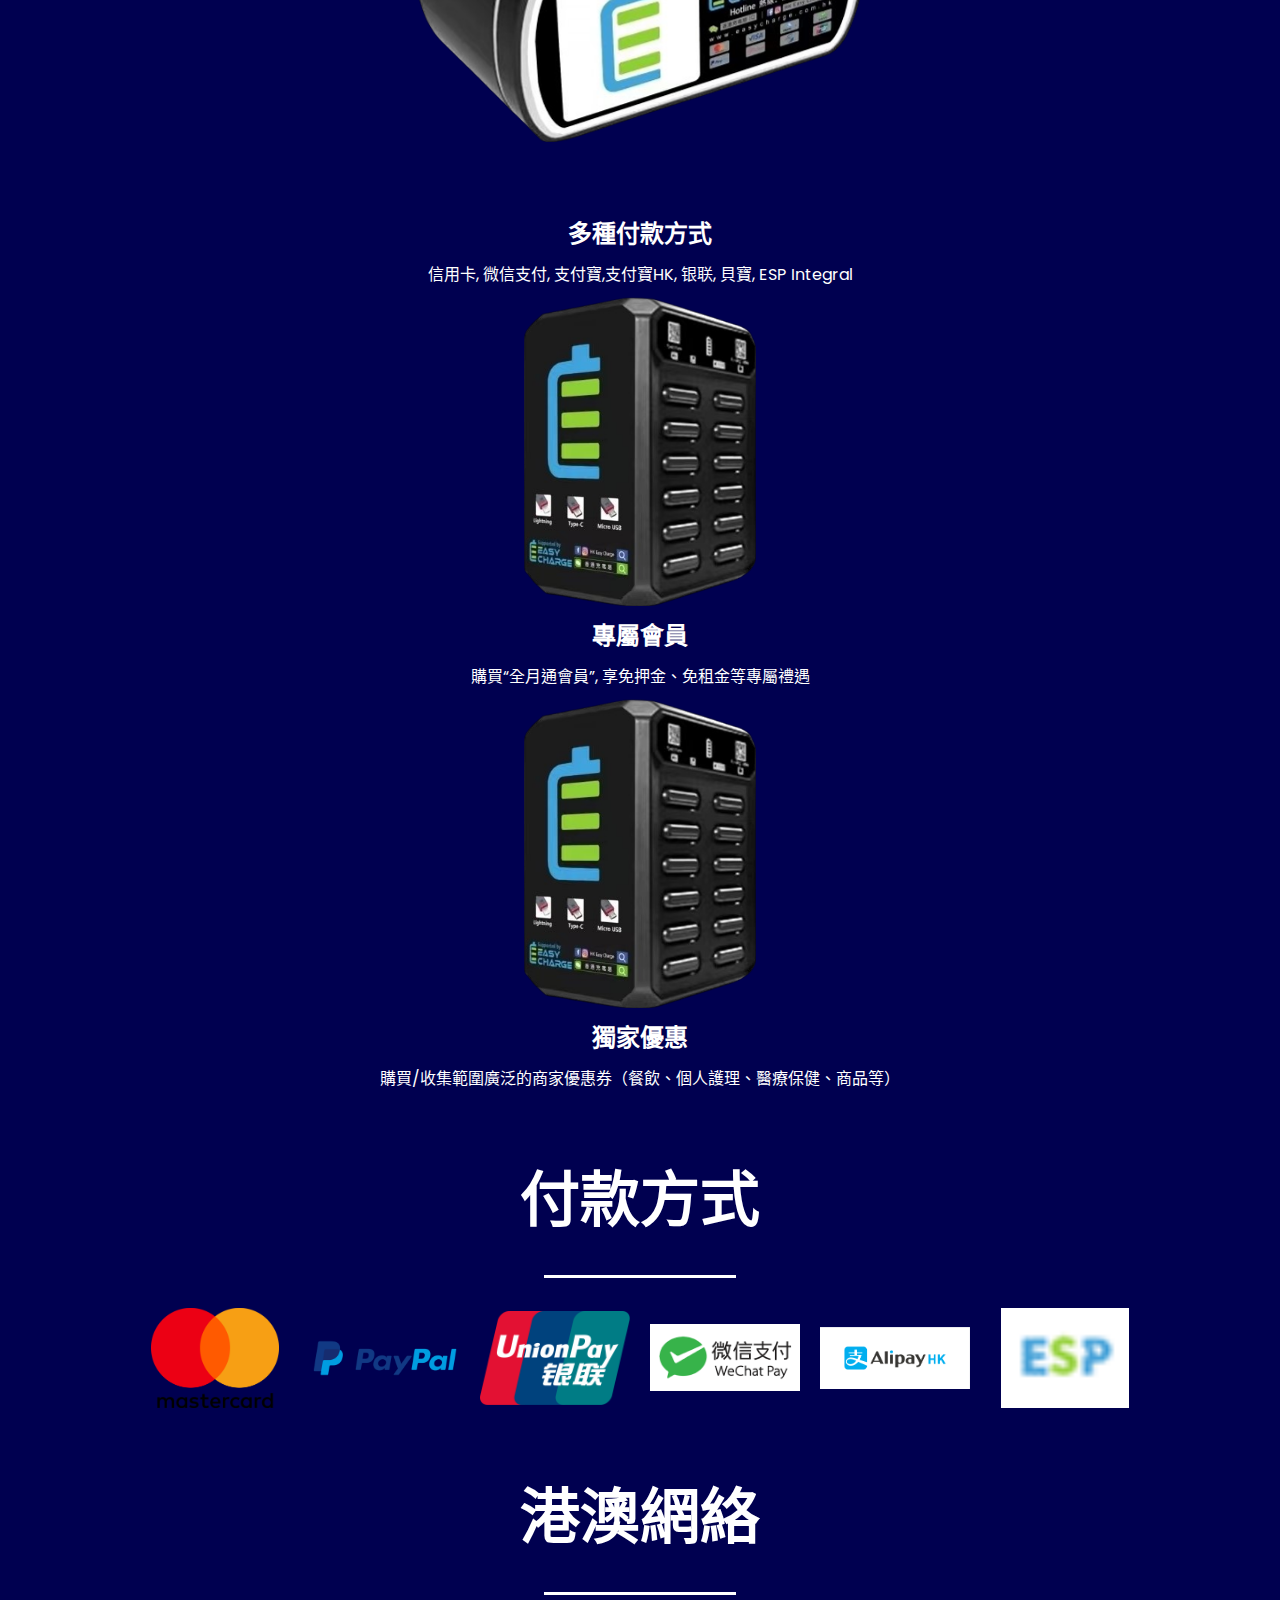
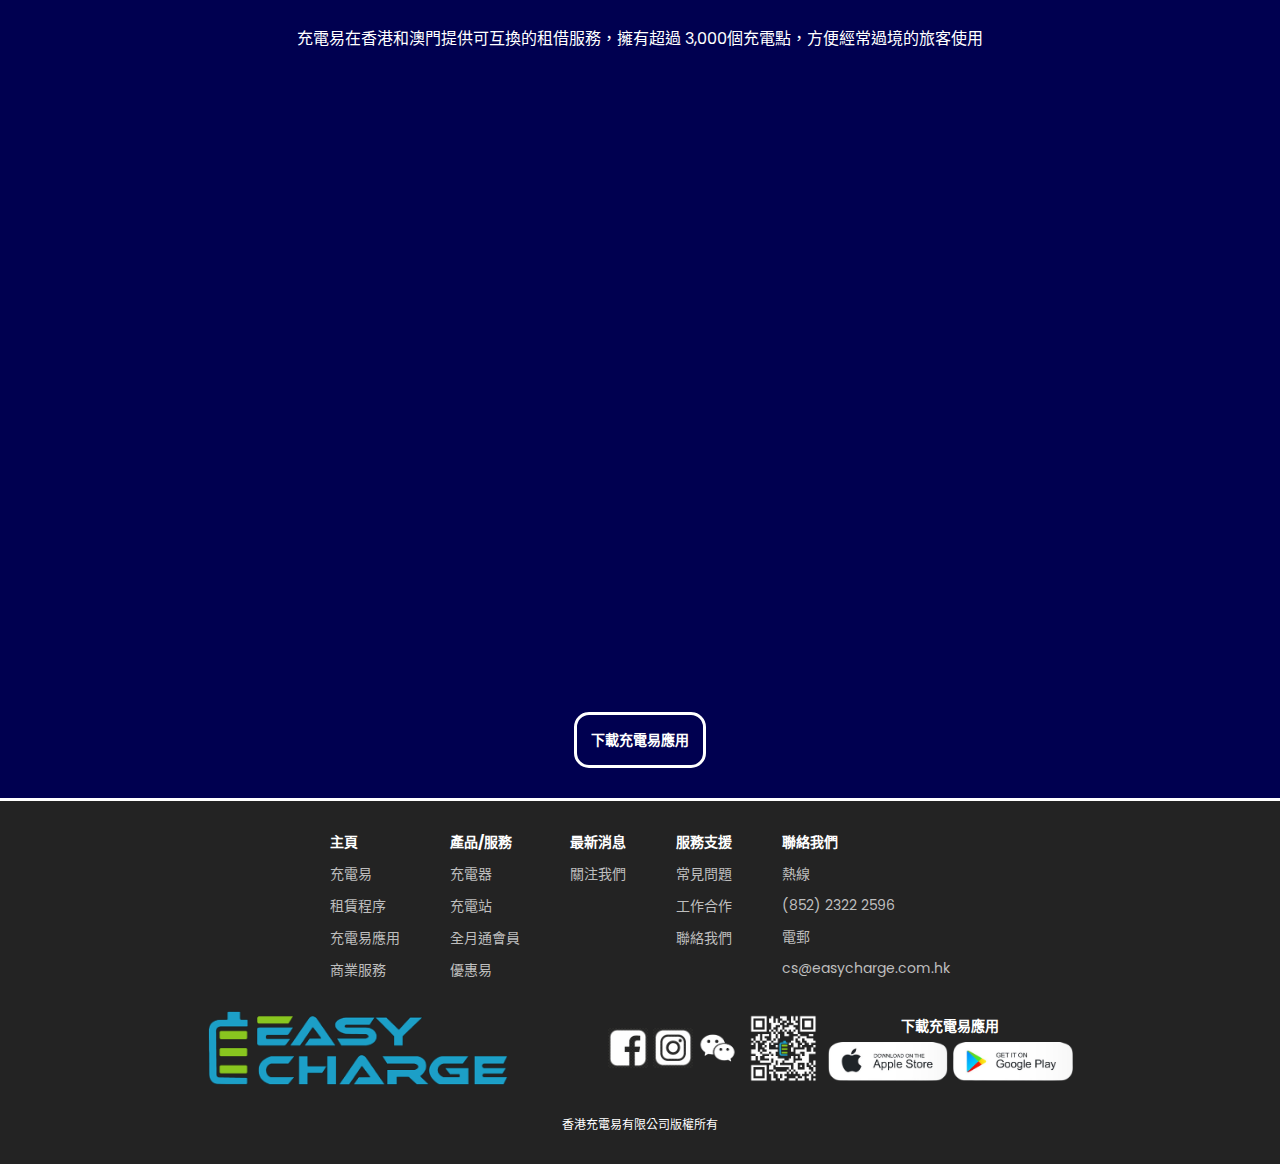
==== commit 38579866: "slideshow update for chinese version" ====
--- a/index_chi.html
+++ b/index_chi.html
@@ -220,6 +220,16 @@
       <img src="Template/Slideshow/exhibition(6).jpg" alt="Image 6" />
       <img src="Template/Slideshow/exhibition(7).jpg" alt="Image 7" />
       <img src="Template/Slideshow/exhibition(8).jpg" alt="Image 8" />
+      <button id="prevButton" class="slide-button">
+        <svg xmlns="http://www.w3.org/2000/svg" viewBox="0 0 24 24">
+          <path d="M15.41 7.41L14 6l-6 6 6 6 1.41-1.41L10.83 12z" />
+        </svg>
+      </button>
+      <button id="nextButton" class="slide-button">
+        <svg xmlns="http://www.w3.org/2000/svg" viewBox="0 0 24 24">
+          <path d="M8.59 16.59L10 18l6-6-6-6-1.41 1.41L13.17 12z" />
+        </svg>
+      </button>
     </div>
     <main id="hero">
       <div class="left-main">
--- a/style.css
+++ b/style.css
@@ -110,6 +110,11 @@
         opacity: 0.3;
     }
 }
+@media (max-width:767px) {
+    .slideshow {
+        aspect-ratio: 2/1;
+    }
+}
 
 /* index */
 *{
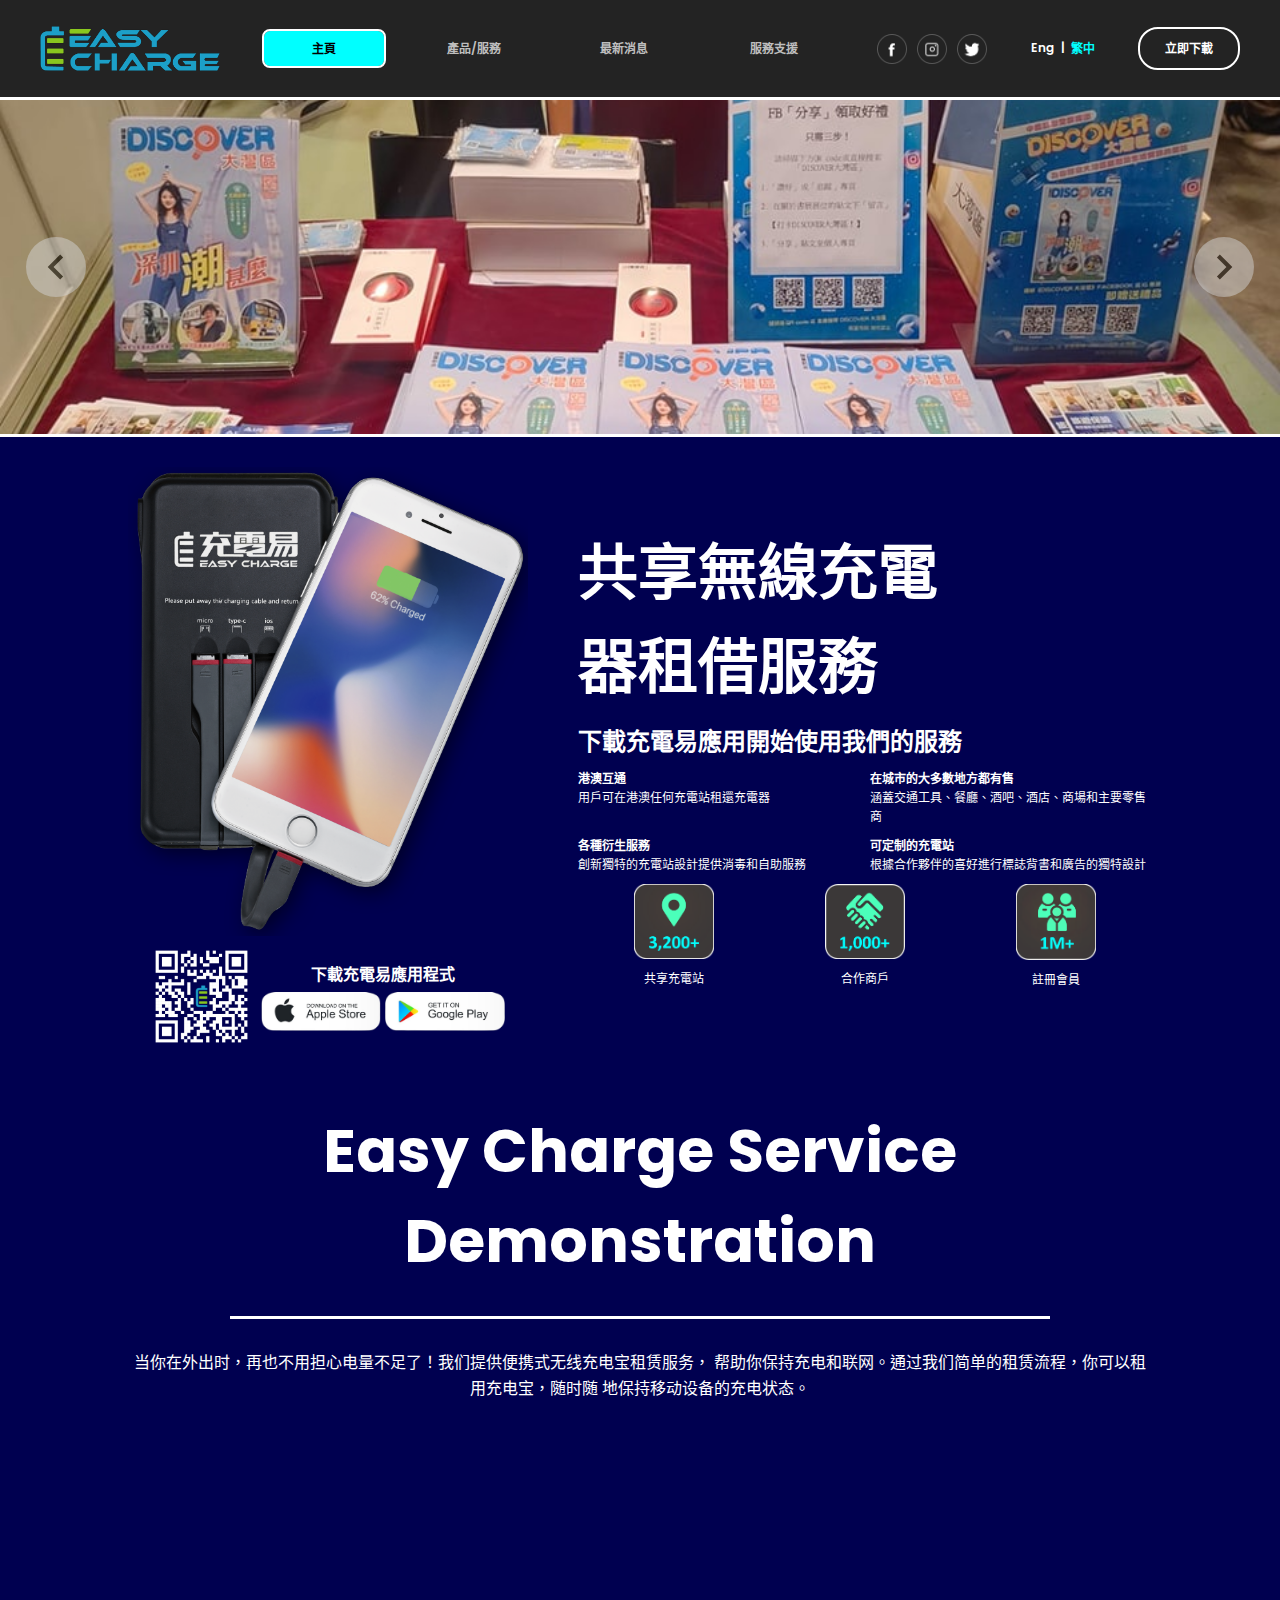
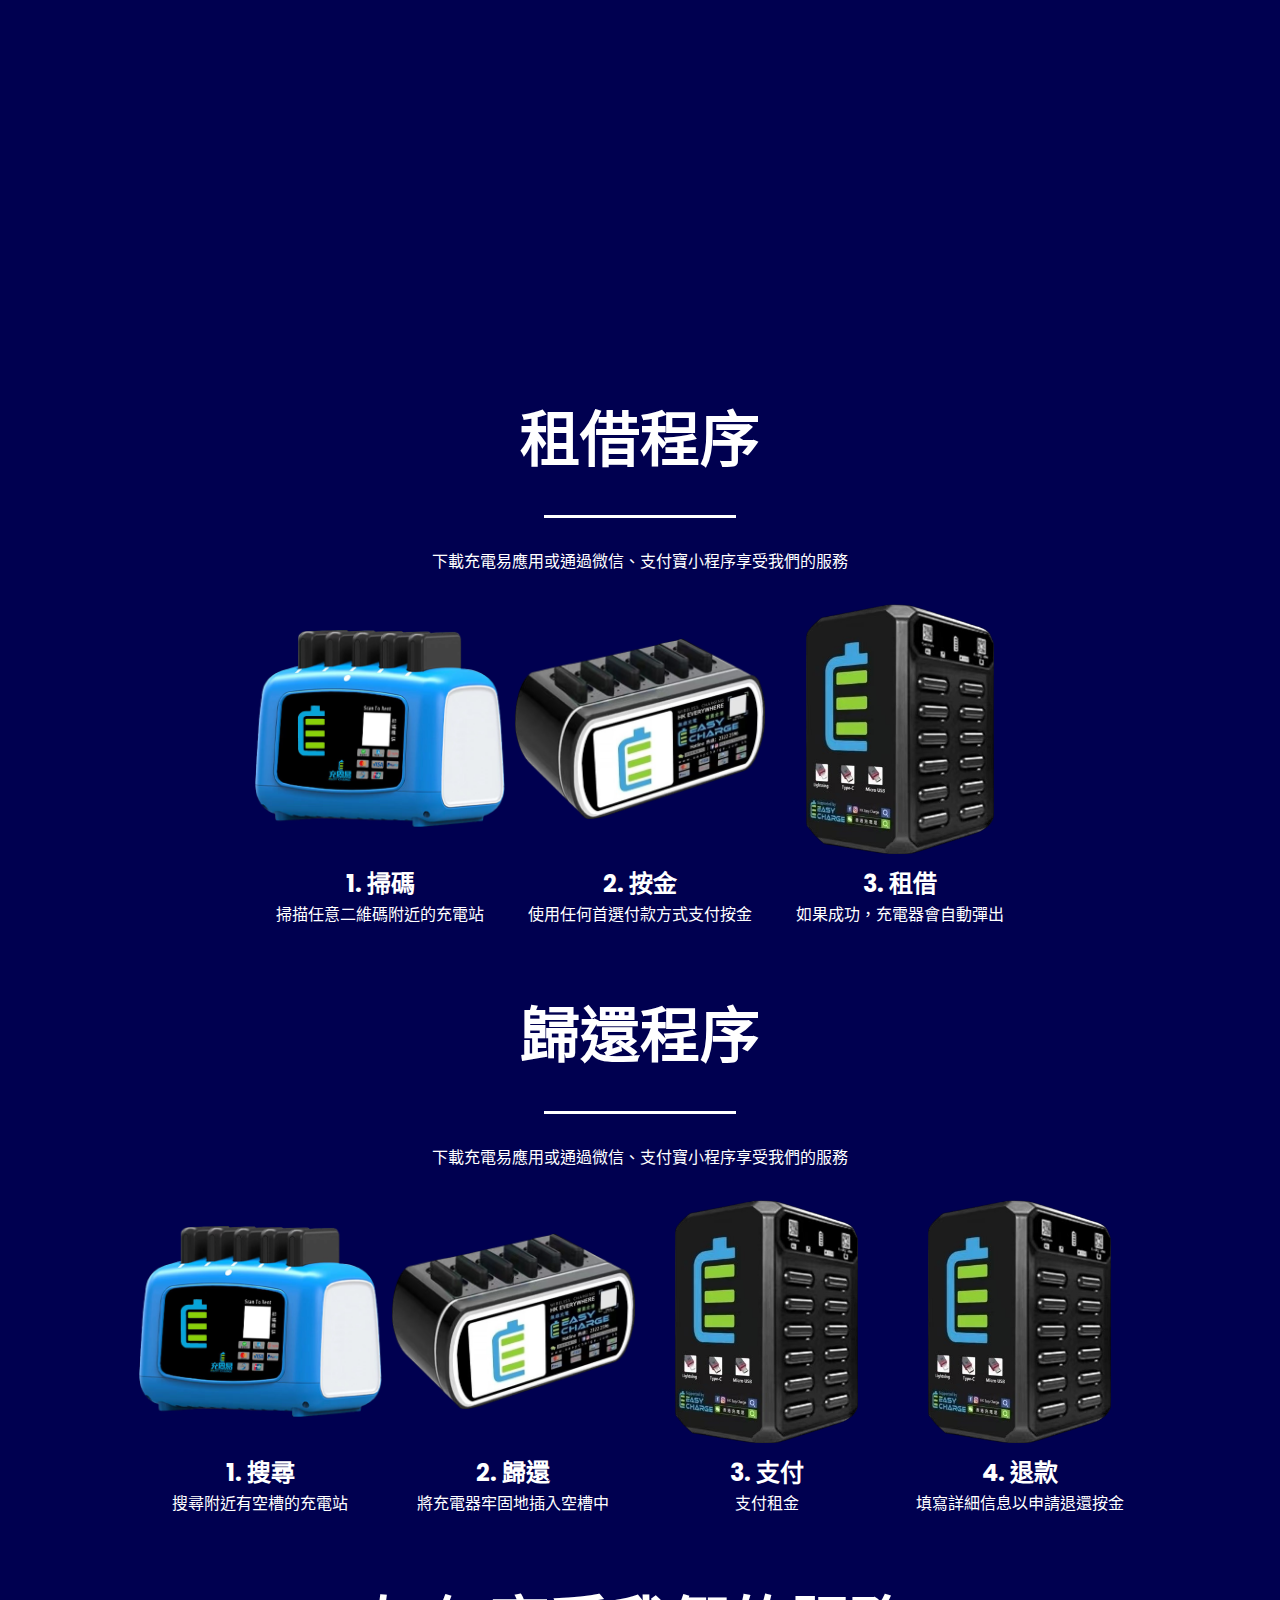
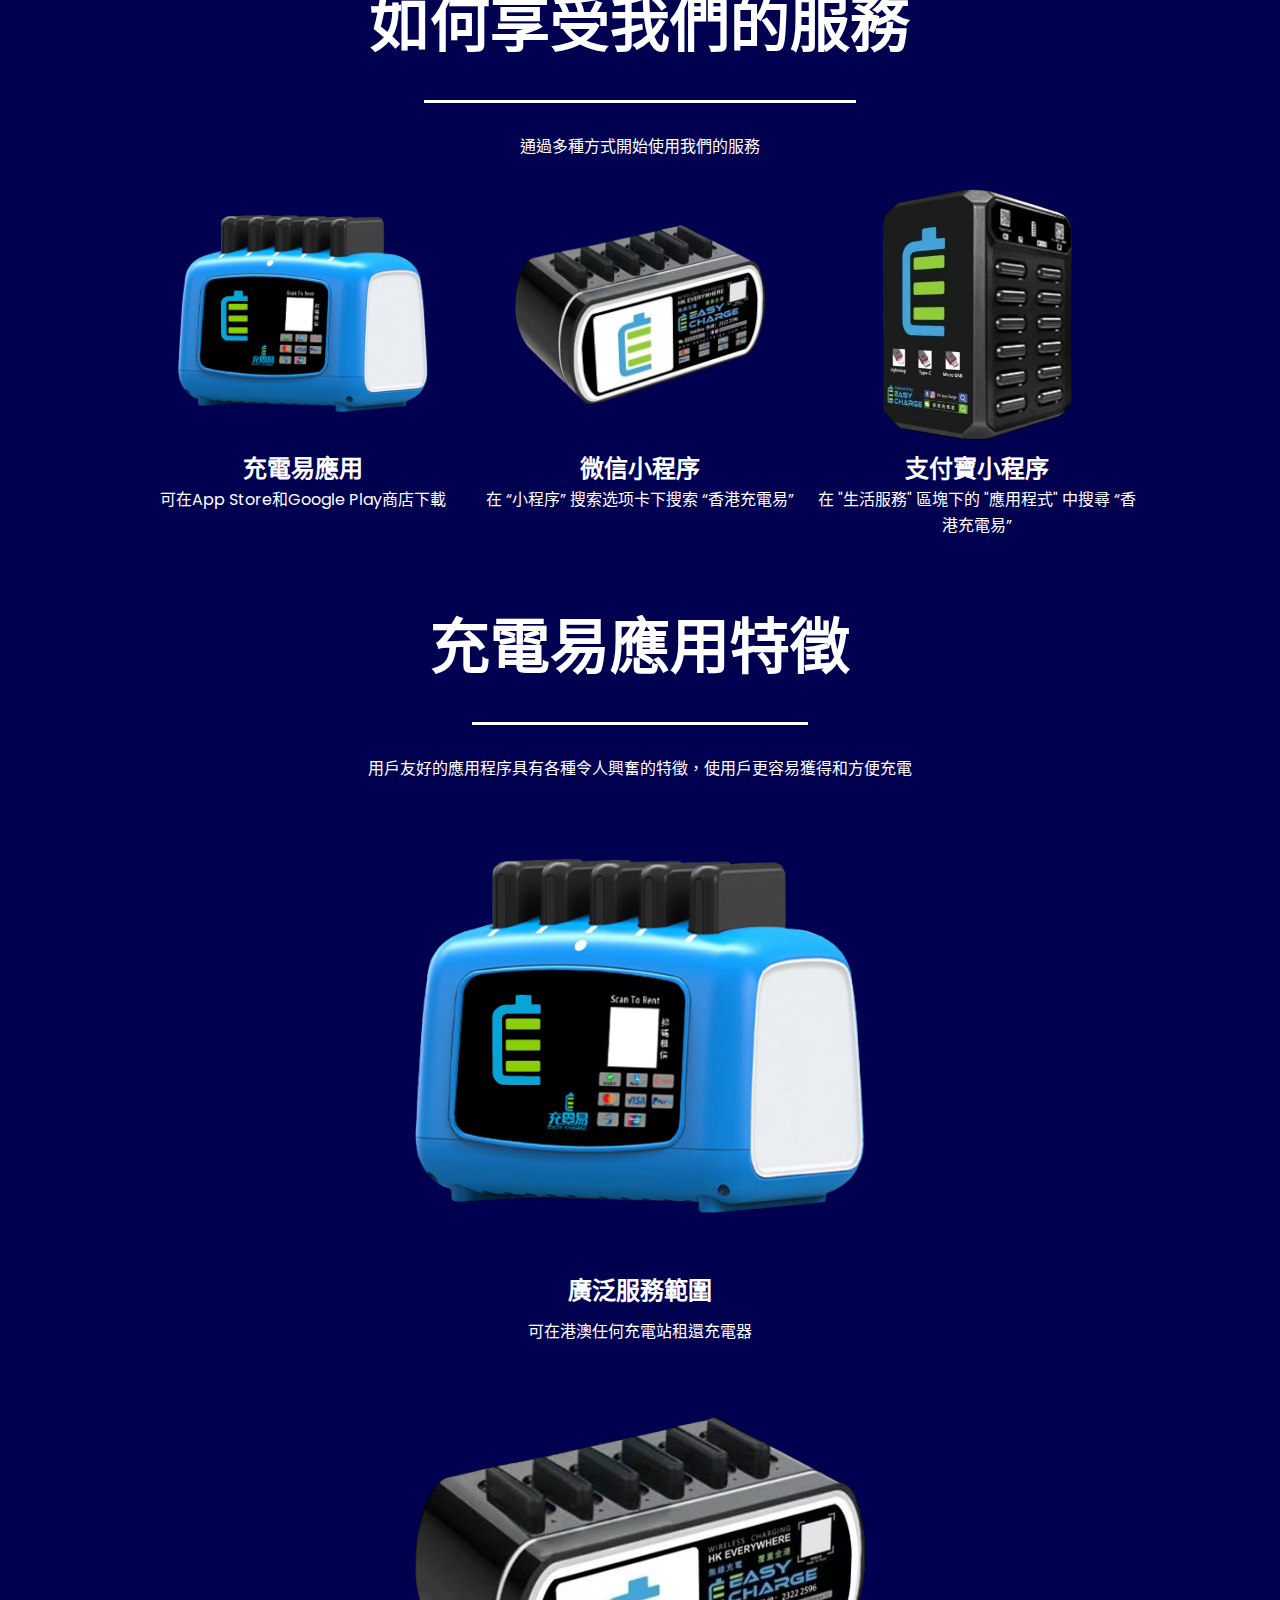
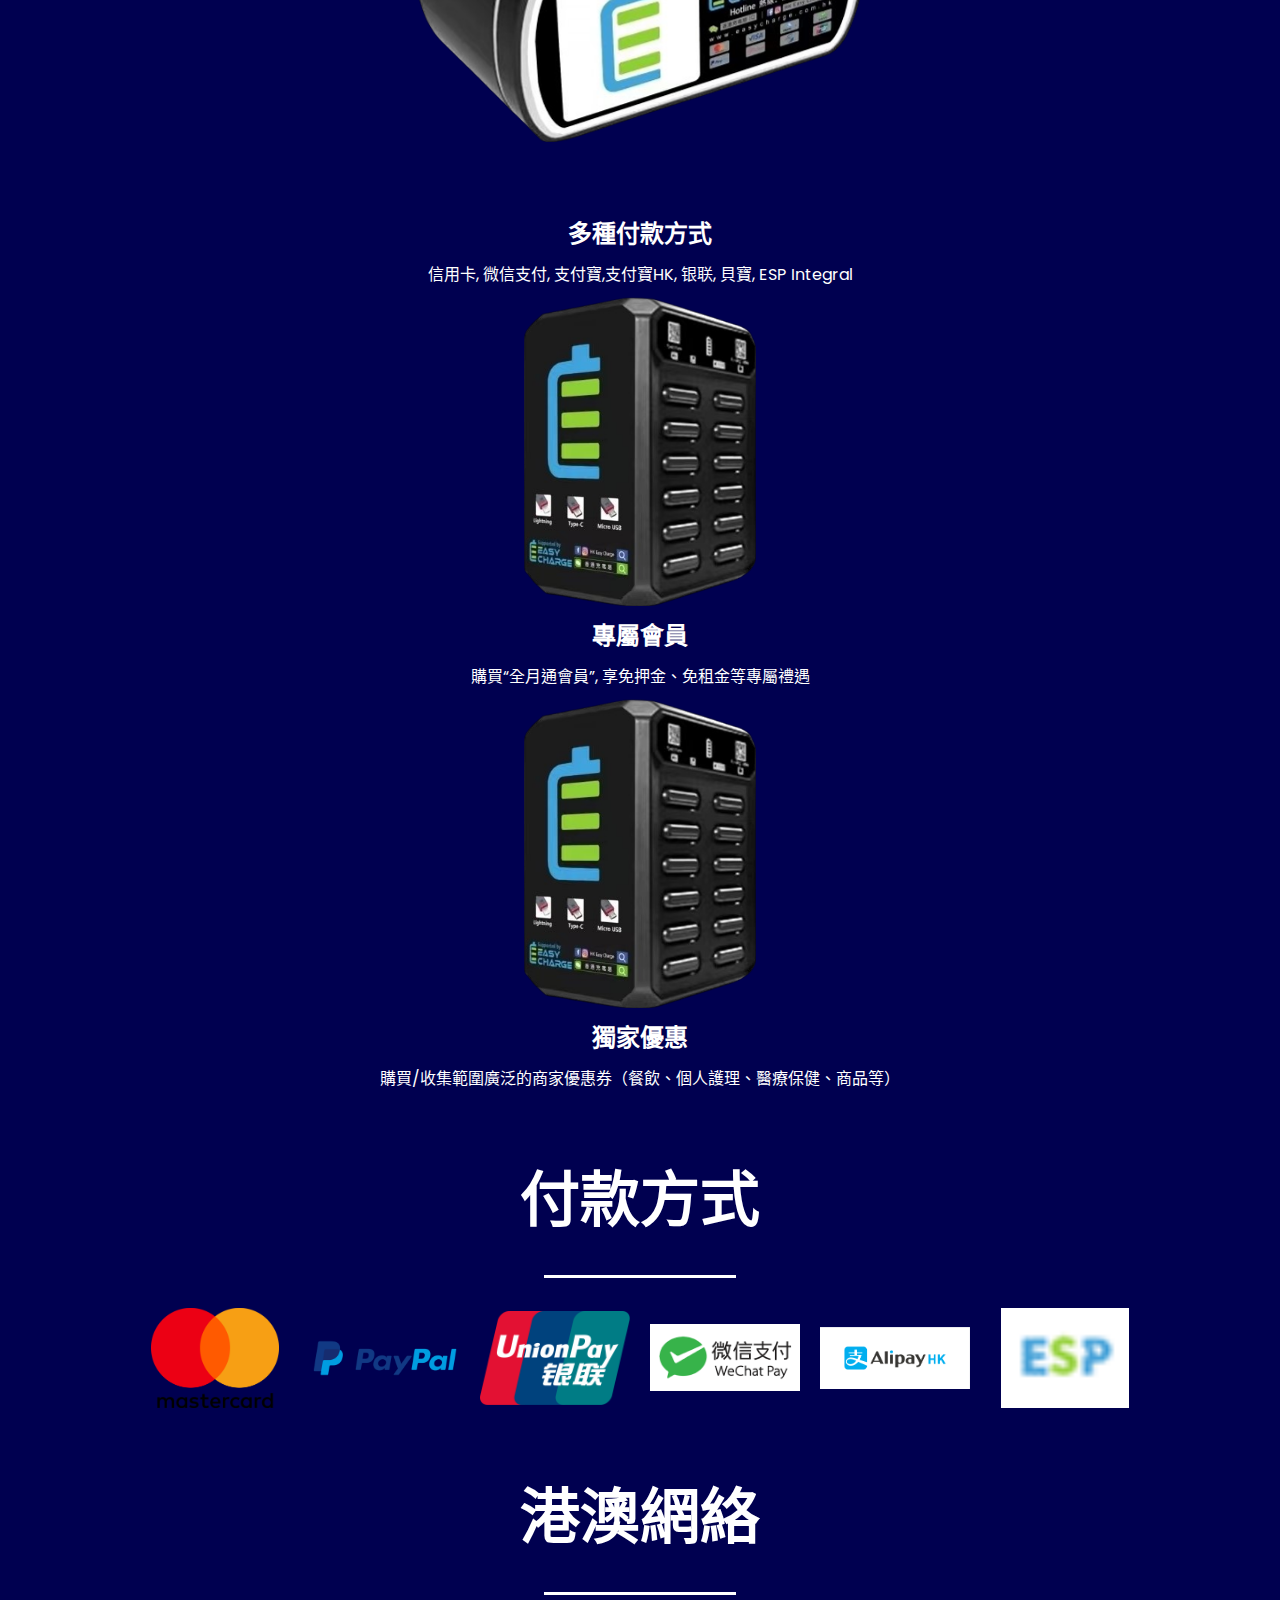
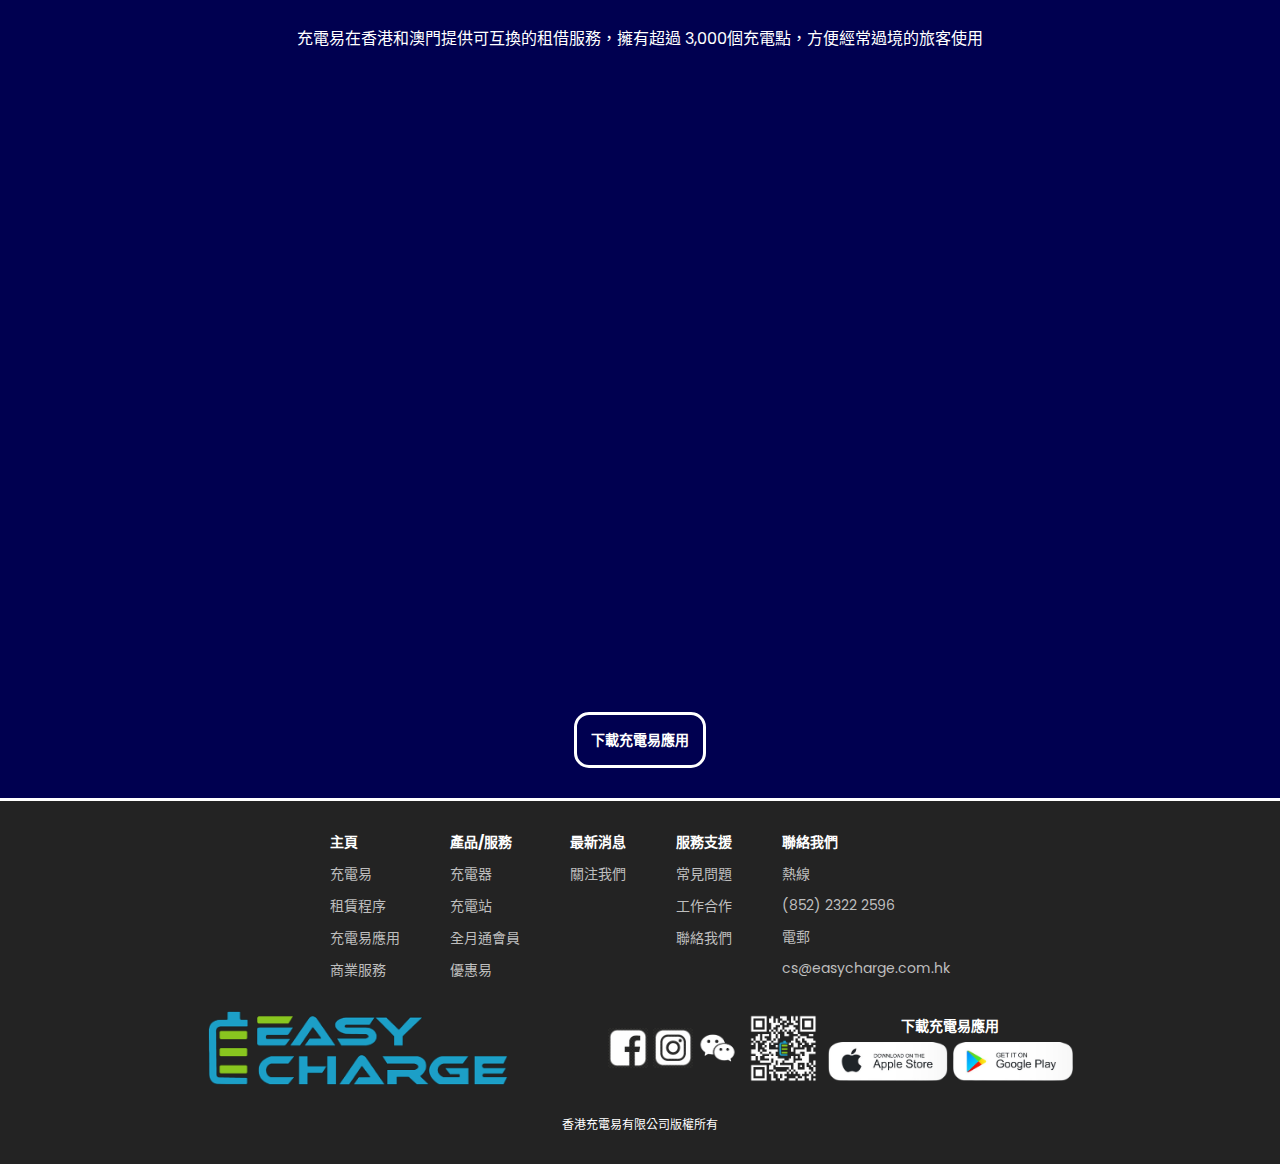
==== commit 70c83b8b: "minor bug fixes" ====
--- a/index_chi.html
+++ b/index_chi.html
@@ -61,8 +61,8 @@
       </div>
       <ul>
         <li>
-          <a href="index_chi.html#easy-charge-intro" class="main-nav">主頁</a>
-          <a href="index_chi.html#easy-charge-intro" class="sub-nav">充電易</a>
+          <a href="index_chi.html" class="main-nav">主頁</a>
+          <a href="index_chi.html#hero" class="sub-nav">充電易</a>
           <a href="index_chi.html#rental-procedure" class="sub-nav">租賃程序</a>
           <a href="index_chi.html#ec-app" class="sub-nav">充電易應用</a>
           <a href="index_chi.html#network" class="sub-nav">商業服務</a>
@@ -70,7 +70,7 @@
         </li>
         <li>
           <a href="products_chi.html" class="main-nav">產品/服務</a>
-          <a href="products_chi.html#powerbank" class="sub-nav">充電器</a>
+          <a href="products_chi.html#small-powerbank" class="sub-nav">充電器</a>
           <a href="products_chi.html#original-station" class="sub-nav"
             >充電站</a
           >
@@ -123,7 +123,7 @@
         <nav class="nav-bar">
           <ul>
             <li class="active-bar">
-              <a href="index_chi.html#easy-charge-intro" class="active">主頁</a>
+              <a href="index_chi.html#hero" class="active">主頁</a>
               <div class="sub-home">
                 <ul>
                   <li>
--- a/style.css
+++ b/style.css
@@ -168,7 +168,7 @@
     font-weight: 600;
     min-height: 100px;
     padding: 0 30px;
-    z-index: 10;
+    z-index: 20;
 }
 .cont-1, .cont-2, .cont-3, .cont-4, .cont-5, .cont-6 {
     padding: 0 10px;
